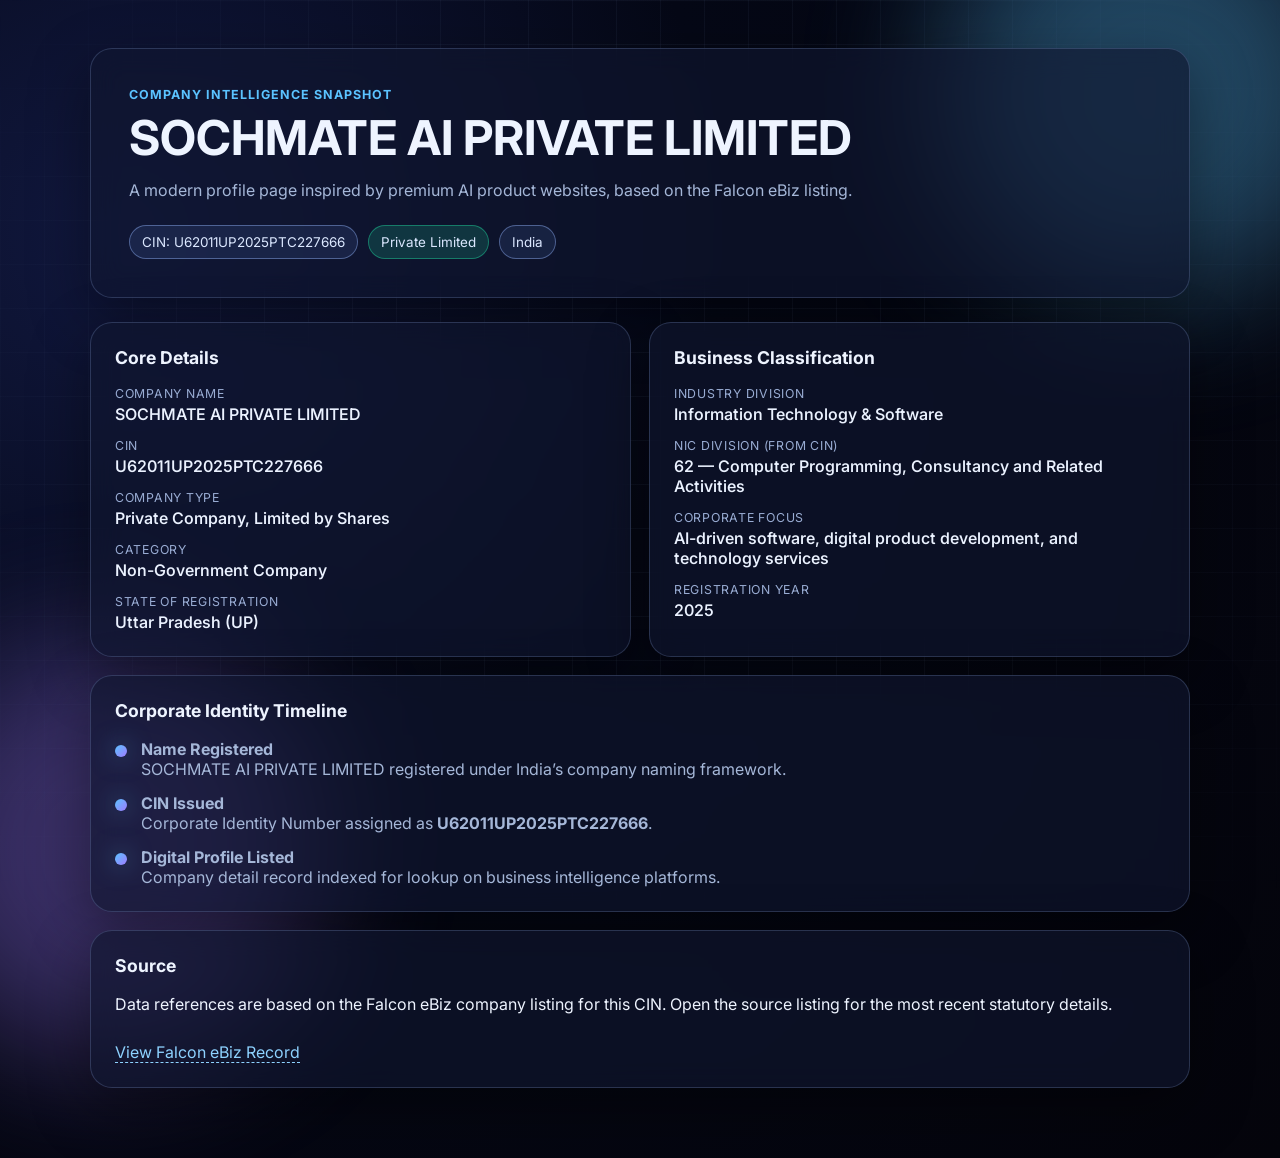
==== index.html @ 03f43ed0 "Add modern company details landing page for Sochmate AI" ====
<!DOCTYPE html>
<html lang="en">
<head>
  <meta charset="UTF-8" />
  <meta name="viewport" content="width=device-width, initial-scale=1.0" />
  <title>Sochmate AI Private Limited — Company Details</title>
  <link rel="preconnect" href="https://fonts.googleapis.com">
  <link rel="preconnect" href="https://fonts.gstatic.com" crossorigin>
  <link href="https://fonts.googleapis.com/css2?family=Inter:wght@400;500;600;700;800&display=swap" rel="stylesheet">
  <link rel="stylesheet" href="styles.css" />
</head>
<body>
  <div class="bg-orb orb-1"></div>
  <div class="bg-orb orb-2"></div>
  <div class="bg-grid"></div>

  <main class="container">
    <header class="hero card">
      <p class="eyebrow">Company intelligence snapshot</p>
      <h1>SOCHMATE AI PRIVATE LIMITED</h1>
      <p class="subtitle">
        A modern profile page inspired by premium AI product websites, based on the Falcon eBiz listing.
      </p>
      <div class="pill-row">
        <span class="pill">CIN: U62011UP2025PTC227666</span>
        <span class="pill success">Private Limited</span>
        <span class="pill">India</span>
      </div>
    </header>

    <section class="grid">
      <article class="card info-card">
        <h2>Core Details</h2>
        <dl>
          <div>
            <dt>Company Name</dt>
            <dd>SOCHMATE AI PRIVATE LIMITED</dd>
          </div>
          <div>
            <dt>CIN</dt>
            <dd>U62011UP2025PTC227666</dd>
          </div>
          <div>
            <dt>Company Type</dt>
            <dd>Private Company, Limited by Shares</dd>
          </div>
          <div>
            <dt>Category</dt>
            <dd>Non-Government Company</dd>
          </div>
          <div>
            <dt>State of Registration</dt>
            <dd>Uttar Pradesh (UP)</dd>
          </div>
        </dl>
      </article>

      <article class="card info-card">
        <h2>Business Classification</h2>
        <dl>
          <div>
            <dt>Industry Division</dt>
            <dd>Information Technology &amp; Software</dd>
          </div>
          <div>
            <dt>NIC Division (from CIN)</dt>
            <dd>62 — Computer Programming, Consultancy and Related Activities</dd>
          </div>
          <div>
            <dt>Corporate Focus</dt>
            <dd>AI-driven software, digital product development, and technology services</dd>
          </div>
          <div>
            <dt>Registration Year</dt>
            <dd>2025</dd>
          </div>
        </dl>
      </article>

      <article class="card span-2">
        <h2>Corporate Identity Timeline</h2>
        <div class="timeline">
          <div class="step">
            <span class="dot"></span>
            <div>
              <p class="step-title">Name Registered</p>
              <p>SOCHMATE AI PRIVATE LIMITED registered under India’s company naming framework.</p>
            </div>
          </div>
          <div class="step">
            <span class="dot"></span>
            <div>
              <p class="step-title">CIN Issued</p>
              <p>Corporate Identity Number assigned as <strong>U62011UP2025PTC227666</strong>.</p>
            </div>
          </div>
          <div class="step">
            <span class="dot"></span>
            <div>
              <p class="step-title">Digital Profile Listed</p>
              <p>Company detail record indexed for lookup on business intelligence platforms.</p>
            </div>
          </div>
        </div>
      </article>

      <article class="card span-2 source-card">
        <h2>Source</h2>
        <p>
          Data references are based on the Falcon eBiz company listing for this CIN.
          Open the source listing for the most recent statutory details.
        </p>
        <a href="https://www.falconebiz.com/company/SOCHMATE-AI-PRIVATE-LIMITED-U62011UP2025PTC227666" target="_blank" rel="noopener noreferrer">
          View Falcon eBiz Record
        </a>
      </article>
    </section>
  </main>
</body>
</html>
---- styles.css ----
:root {
  --bg: #050816;
  --surface: rgba(16, 23, 48, 0.64);
  --surface-border: rgba(167, 196, 255, 0.2);
  --text: #eef4ff;
  --muted: #a5b7d8;
  --accent: #5bc3ff;
  --accent-2: #9f7bff;
  --success: #20d39b;
}

* { box-sizing: border-box; }

body {
  margin: 0;
  min-height: 100vh;
  font-family: 'Inter', system-ui, sans-serif;
  color: var(--text);
  background: radial-gradient(circle at 10% 20%, #11183f 0%, #050816 40%, #04040b 100%);
  overflow-x: hidden;
}

.container {
  width: min(1100px, 92vw);
  margin: 48px auto 70px;
  position: relative;
  z-index: 2;
}

.bg-grid {
  position: fixed;
  inset: 0;
  background-image: linear-gradient(rgba(120, 141, 188, 0.08) 1px, transparent 1px),
                    linear-gradient(90deg, rgba(120, 141, 188, 0.08) 1px, transparent 1px);
  background-size: 44px 44px;
  mask-image: radial-gradient(circle at center, black 50%, transparent 100%);
  z-index: 0;
  pointer-events: none;
}

.bg-orb {
  position: fixed;
  width: 420px;
  height: 420px;
  border-radius: 50%;
  filter: blur(70px);
  opacity: 0.34;
  z-index: 1;
  pointer-events: none;
}

.orb-1 {
  background: var(--accent);
  top: -120px;
  right: -80px;
}

.orb-2 {
  background: var(--accent-2);
  bottom: -160px;
  left: -100px;
}

.card {
  background: var(--surface);
  border: 1px solid var(--surface-border);
  border-radius: 22px;
  backdrop-filter: blur(14px);
  box-shadow: 0 20px 60px rgba(0, 0, 0, 0.4);
}

.hero {
  padding: 38px;
}

.eyebrow {
  margin: 0 0 10px;
  text-transform: uppercase;
  color: var(--accent);
  letter-spacing: 0.08em;
  font-size: 0.78rem;
  font-weight: 700;
}

h1 {
  margin: 0;
  line-height: 1.08;
  font-size: clamp(1.8rem, 4vw, 3rem);
}

.subtitle {
  margin-top: 14px;
  color: var(--muted);
  max-width: 760px;
  line-height: 1.6;
}

.pill-row {
  margin-top: 22px;
  display: flex;
  flex-wrap: wrap;
  gap: 10px;
}

.pill {
  border: 1px solid rgba(151, 187, 255, 0.42);
  color: #dce8ff;
  padding: 8px 12px;
  border-radius: 999px;
  font-size: 0.84rem;
  background: rgba(90, 129, 210, 0.14);
}

.pill.success {
  border-color: rgba(32, 211, 155, 0.45);
  background: rgba(32, 211, 155, 0.18);
}

.grid {
  margin-top: 24px;
  display: grid;
  gap: 18px;
  grid-template-columns: repeat(2, minmax(0, 1fr));
}

.info-card,
.span-2 {
  padding: 24px;
}

h2 {
  margin: 0 0 18px;
  font-size: 1.1rem;
}

dl {
  margin: 0;
  display: grid;
  gap: 14px;
}

dt {
  font-size: 0.77rem;
  text-transform: uppercase;
  letter-spacing: 0.06em;
  color: #99acd3;
  margin-bottom: 3px;
}

dd {
  margin: 0;
  font-weight: 550;
  color: #ebf2ff;
}

.span-2 {
  grid-column: span 2;
}

.timeline {
  display: grid;
  gap: 14px;
}

.step {
  display: flex;
  gap: 14px;
  align-items: flex-start;
}

.dot {
  width: 12px;
  height: 12px;
  margin-top: 6px;
  border-radius: 50%;
  background: linear-gradient(135deg, var(--accent), var(--accent-2));
  box-shadow: 0 0 24px rgba(91, 195, 255, 0.5);
}

.step-title {
  margin: 0 0 5px;
  font-weight: 700;
}

.step p {
  margin: 0;
  color: var(--muted);
}

.source-card a {
  display: inline-block;
  margin-top: 12px;
  color: #8ed2ff;
  text-decoration: none;
  border-bottom: 1px dashed #8ed2ff;
}

@media (max-width: 860px) {
  .grid { grid-template-columns: 1fr; }
  .span-2 { grid-column: span 1; }
  .hero { padding: 24px; }
}
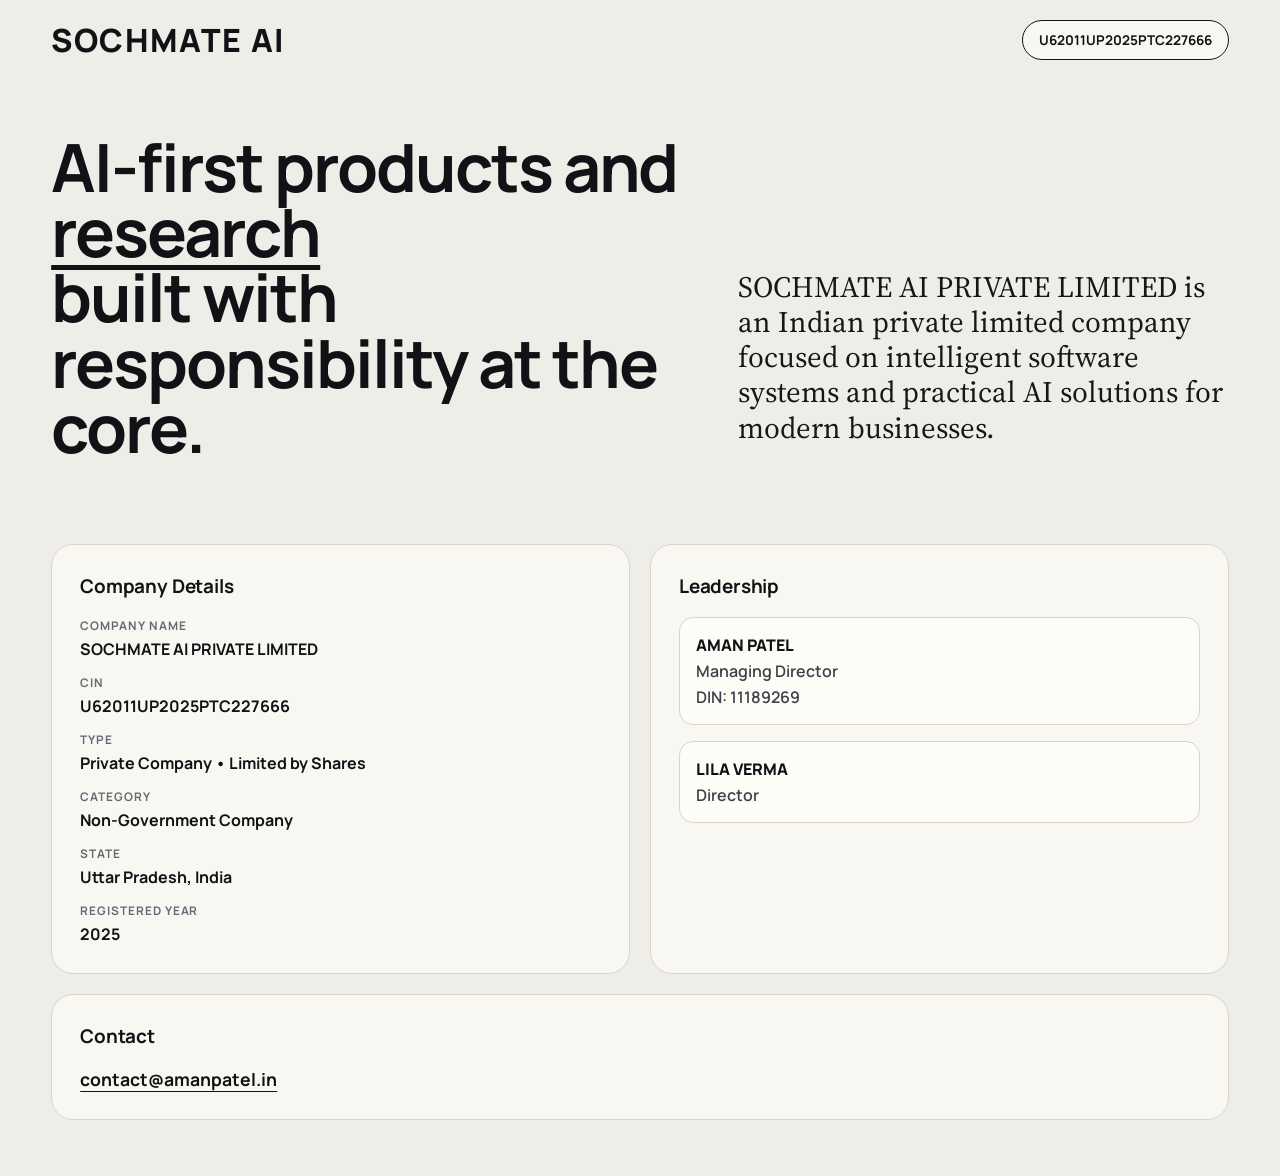
==== commit 64758476: "Refine company page with requested public details and new typography style" ====
--- a/index.html
+++ b/index.html
@@ -3,34 +3,33 @@
 <head>
   <meta charset="UTF-8" />
   <meta name="viewport" content="width=device-width, initial-scale=1.0" />
-  <title>Sochmate AI Private Limited — Company Details</title>
+  <title>SOCHMATE AI PRIVATE LIMITED</title>
   <link rel="preconnect" href="https://fonts.googleapis.com">
   <link rel="preconnect" href="https://fonts.gstatic.com" crossorigin>
-  <link href="https://fonts.googleapis.com/css2?family=Inter:wght@400;500;600;700;800&display=swap" rel="stylesheet">
+  <link href="https://fonts.googleapis.com/css2?family=Manrope:wght@400;500;600;700;800&family=Source+Serif+4:opsz,wght@8..60,400;8..60,500;8..60,600&display=swap" rel="stylesheet">
   <link rel="stylesheet" href="styles.css" />
 </head>
 <body>
-  <div class="bg-orb orb-1"></div>
-  <div class="bg-orb orb-2"></div>
-  <div class="bg-grid"></div>
-
-  <main class="container">
-    <header class="hero card">
-      <p class="eyebrow">Company intelligence snapshot</p>
-      <h1>SOCHMATE AI PRIVATE LIMITED</h1>
-      <p class="subtitle">
-        A modern profile page inspired by premium AI product websites, based on the Falcon eBiz listing.
-      </p>
-      <div class="pill-row">
-        <span class="pill">CIN: U62011UP2025PTC227666</span>
-        <span class="pill success">Private Limited</span>
-        <span class="pill">India</span>
-      </div>
+  <main class="page">
+    <header class="topbar">
+      <div class="brand">SOCHMATE AI</div>
+      <div class="company-chip">U62011UP2025PTC227666</div>
     </header>
 
-    <section class="grid">
-      <article class="card info-card">
-        <h2>Core Details</h2>
+    <section class="hero">
+      <h1>
+        AI-first products and <span class="underline">research</span><br />
+        built with responsibility at the core.
+      </h1>
+      <p>
+        SOCHMATE AI PRIVATE LIMITED is an Indian private limited company focused on
+        intelligent software systems and practical AI solutions for modern businesses.
+      </p>
+    </section>
+
+    <section class="cards-grid">
+      <article class="card">
+        <h2>Company Details</h2>
         <dl>
           <div>
             <dt>Company Name</dt>
@@ -41,79 +40,43 @@
             <dd>U62011UP2025PTC227666</dd>
           </div>
           <div>
-            <dt>Company Type</dt>
-            <dd>Private Company, Limited by Shares</dd>
+            <dt>Type</dt>
+            <dd>Private Company • Limited by Shares</dd>
           </div>
           <div>
             <dt>Category</dt>
             <dd>Non-Government Company</dd>
           </div>
           <div>
-            <dt>State of Registration</dt>
-            <dd>Uttar Pradesh (UP)</dd>
-          </div>
-        </dl>
-      </article>
-
-      <article class="card info-card">
-        <h2>Business Classification</h2>
-        <dl>
-          <div>
-            <dt>Industry Division</dt>
-            <dd>Information Technology &amp; Software</dd>
+            <dt>State</dt>
+            <dd>Uttar Pradesh, India</dd>
           </div>
           <div>
-            <dt>NIC Division (from CIN)</dt>
-            <dd>62 — Computer Programming, Consultancy and Related Activities</dd>
-          </div>
-          <div>
-            <dt>Corporate Focus</dt>
-            <dd>AI-driven software, digital product development, and technology services</dd>
-          </div>
-          <div>
-            <dt>Registration Year</dt>
+            <dt>Registered Year</dt>
             <dd>2025</dd>
           </div>
         </dl>
       </article>
 
-      <article class="card span-2">
-        <h2>Corporate Identity Timeline</h2>
-        <div class="timeline">
-          <div class="step">
-            <span class="dot"></span>
-            <div>
-              <p class="step-title">Name Registered</p>
-              <p>SOCHMATE AI PRIVATE LIMITED registered under India’s company naming framework.</p>
-            </div>
+      <article class="card">
+        <h2>Leadership</h2>
+        <div class="leaders">
+          <div class="leader">
+            <p class="name">AMAN PATEL</p>
+            <p class="meta">Managing Director</p>
+            <p class="meta">DIN: 11189269</p>
           </div>
-          <div class="step">
-            <span class="dot"></span>
-            <div>
-              <p class="step-title">CIN Issued</p>
-              <p>Corporate Identity Number assigned as <strong>U62011UP2025PTC227666</strong>.</p>
-            </div>
-          </div>
-          <div class="step">
-            <span class="dot"></span>
-            <div>
-              <p class="step-title">Digital Profile Listed</p>
-              <p>Company detail record indexed for lookup on business intelligence platforms.</p>
-            </div>
+          <div class="leader">
+            <p class="name">LILA VERMA</p>
+            <p class="meta">Director</p>
           </div>
         </div>
       </article>
+    </section>
 
-      <article class="card span-2 source-card">
-        <h2>Source</h2>
-        <p>
-          Data references are based on the Falcon eBiz company listing for this CIN.
-          Open the source listing for the most recent statutory details.
-        </p>
-        <a href="https://www.falconebiz.com/company/SOCHMATE-AI-PRIVATE-LIMITED-U62011UP2025PTC227666" target="_blank" rel="noopener noreferrer">
-          View Falcon eBiz Record
-        </a>
-      </article>
+    <section class="contact card">
+      <h2>Contact</h2>
+      <a href="mailto:contact@amanpatel.in">contact@amanpatel.in</a>
     </section>
   </main>
 </body>
--- a/styles.css
+++ b/styles.css
@@ -1,136 +1,98 @@
 :root {
-  --bg: #050816;
-  --surface: rgba(16, 23, 48, 0.64);
-  --surface-border: rgba(167, 196, 255, 0.2);
-  --text: #eef4ff;
-  --muted: #a5b7d8;
-  --accent: #5bc3ff;
-  --accent-2: #9f7bff;
-  --success: #20d39b;
+  --bg: #eeede7;
+  --text: #111216;
+  --muted: #3f4149;
+  --card: #f8f7f2;
+  --stroke: #d7d5cb;
+  --accent: #0d0d0d;
 }
 
-* { box-sizing: border-box; }
+* {
+  box-sizing: border-box;
+}
 
 body {
   margin: 0;
-  min-height: 100vh;
-  font-family: 'Inter', system-ui, sans-serif;
+  background: var(--bg);
   color: var(--text);
-  background: radial-gradient(circle at 10% 20%, #11183f 0%, #050816 40%, #04040b 100%);
-  overflow-x: hidden;
+  font-family: 'Manrope', system-ui, sans-serif;
 }
 
-.container {
-  width: min(1100px, 92vw);
-  margin: 48px auto 70px;
-  position: relative;
-  z-index: 2;
+.page {
+  width: min(1240px, 92vw);
+  margin: 18px auto 56px;
 }
 
-.bg-grid {
-  position: fixed;
-  inset: 0;
-  background-image: linear-gradient(rgba(120, 141, 188, 0.08) 1px, transparent 1px),
-                    linear-gradient(90deg, rgba(120, 141, 188, 0.08) 1px, transparent 1px);
-  background-size: 44px 44px;
-  mask-image: radial-gradient(circle at center, black 50%, transparent 100%);
-  z-index: 0;
-  pointer-events: none;
+.topbar {
+  display: flex;
+  justify-content: space-between;
+  align-items: center;
+  margin-bottom: 72px;
 }
 
-.bg-orb {
-  position: fixed;
-  width: 420px;
-  height: 420px;
-  border-radius: 50%;
-  filter: blur(70px);
-  opacity: 0.34;
-  z-index: 1;
-  pointer-events: none;
+.brand {
+  letter-spacing: 0.05em;
+  font-weight: 800;
+  font-size: 2rem;
 }
 
-.orb-1 {
-  background: var(--accent);
-  top: -120px;
-  right: -80px;
+.company-chip {
+  border: 1px solid var(--text);
+  border-radius: 999px;
+  padding: 10px 16px;
+  font-size: 0.84rem;
+  font-weight: 700;
+  background: #f8f7f2;
 }
 
-.orb-2 {
-  background: var(--accent-2);
-  bottom: -160px;
-  left: -100px;
+.hero {
+  display: grid;
+  grid-template-columns: 1.25fr 0.95fr;
+  gap: 42px;
+  align-items: end;
+}
+
+.hero h1 {
+  margin: 0;
+  font-size: clamp(2.2rem, 5.2vw, 5.2rem);
+  line-height: 0.98;
+  letter-spacing: -0.03em;
+  max-width: 900px;
+}
+
+.underline {
+  text-decoration: underline;
+  text-decoration-thickness: 5px;
+  text-underline-offset: 8px;
+}
+
+.hero p {
+  margin: 0 0 14px;
+  font-family: 'Source Serif 4', Georgia, serif;
+  font-size: clamp(1.3rem, 2.3vw, 2.1rem);
+  line-height: 1.2;
+  color: #171717;
+  max-width: 510px;
+}
+
+.cards-grid {
+  display: grid;
+  grid-template-columns: repeat(2, minmax(0, 1fr));
+  gap: 20px;
+  margin-top: 84px;
 }
 
 .card {
-  background: var(--surface);
-  border: 1px solid var(--surface-border);
+  background: var(--card);
+  border: 1px solid var(--stroke);
   border-radius: 22px;
-  backdrop-filter: blur(14px);
-  box-shadow: 0 20px 60px rgba(0, 0, 0, 0.4);
-}
-
-.hero {
-  padding: 38px;
-}
-
-.eyebrow {
-  margin: 0 0 10px;
-  text-transform: uppercase;
-  color: var(--accent);
-  letter-spacing: 0.08em;
-  font-size: 0.78rem;
-  font-weight: 700;
-}
-
-h1 {
-  margin: 0;
-  line-height: 1.08;
-  font-size: clamp(1.8rem, 4vw, 3rem);
-}
-
-.subtitle {
-  margin-top: 14px;
-  color: var(--muted);
-  max-width: 760px;
-  line-height: 1.6;
-}
-
-.pill-row {
-  margin-top: 22px;
-  display: flex;
-  flex-wrap: wrap;
-  gap: 10px;
-}
-
-.pill {
-  border: 1px solid rgba(151, 187, 255, 0.42);
-  color: #dce8ff;
-  padding: 8px 12px;
-  border-radius: 999px;
-  font-size: 0.84rem;
-  background: rgba(90, 129, 210, 0.14);
-}
-
-.pill.success {
-  border-color: rgba(32, 211, 155, 0.45);
-  background: rgba(32, 211, 155, 0.18);
-}
-
-.grid {
-  margin-top: 24px;
-  display: grid;
-  gap: 18px;
-  grid-template-columns: repeat(2, minmax(0, 1fr));
-}
-
-.info-card,
-.span-2 {
-  padding: 24px;
+  padding: 28px;
 }
 
 h2 {
   margin: 0 0 18px;
-  font-size: 1.1rem;
+  font-size: 1.18rem;
+  letter-spacing: -0.01em;
 }
 
 dl {
@@ -140,63 +102,65 @@
 }
 
 dt {
-  font-size: 0.77rem;
   text-transform: uppercase;
-  letter-spacing: 0.06em;
-  color: #99acd3;
-  margin-bottom: 3px;
+  font-size: 0.74rem;
+  letter-spacing: 0.08em;
+  color: #666a75;
+  margin-bottom: 4px;
+  font-weight: 700;
 }
 
 dd {
   margin: 0;
-  font-weight: 550;
-  color: #ebf2ff;
-}
-
-.span-2 {
-  grid-column: span 2;
-}
-
-.timeline {
-  display: grid;
-  gap: 14px;
-}
-
-.step {
-  display: flex;
-  gap: 14px;
-  align-items: flex-start;
-}
-
-.dot {
-  width: 12px;
-  height: 12px;
-  margin-top: 6px;
-  border-radius: 50%;
-  background: linear-gradient(135deg, var(--accent), var(--accent-2));
-  box-shadow: 0 0 24px rgba(91, 195, 255, 0.5);
-}
-
-.step-title {
-  margin: 0 0 5px;
   font-weight: 700;
 }
 
-.step p {
-  margin: 0;
-  color: var(--muted);
+.leaders {
+  display: grid;
+  gap: 16px;
 }
 
-.source-card a {
-  display: inline-block;
-  margin-top: 12px;
-  color: #8ed2ff;
-  text-decoration: none;
-  border-bottom: 1px dashed #8ed2ff;
+.leader {
+  border: 1px solid var(--stroke);
+  border-radius: 14px;
+  padding: 16px;
+  background: #fdfcf7;
 }
 
-@media (max-width: 860px) {
-  .grid { grid-template-columns: 1fr; }
-  .span-2 { grid-column: span 1; }
-  .hero { padding: 24px; }
+.name {
+  margin: 0;
+  font-weight: 800;
 }
+
+.meta {
+  margin: 4px 0 0;
+  color: var(--muted);
+  font-weight: 600;
+}
+
+.contact {
+  margin-top: 20px;
+}
+
+.contact a {
+  color: var(--text);
+  font-size: 1.1rem;
+  text-underline-offset: 5px;
+  font-weight: 700;
+}
+
+@media (max-width: 980px) {
+  .hero {
+    grid-template-columns: 1fr;
+    gap: 18px;
+  }
+
+  .cards-grid {
+    grid-template-columns: 1fr;
+    margin-top: 42px;
+  }
+
+  .topbar {
+    margin-bottom: 40px;
+  }
+}
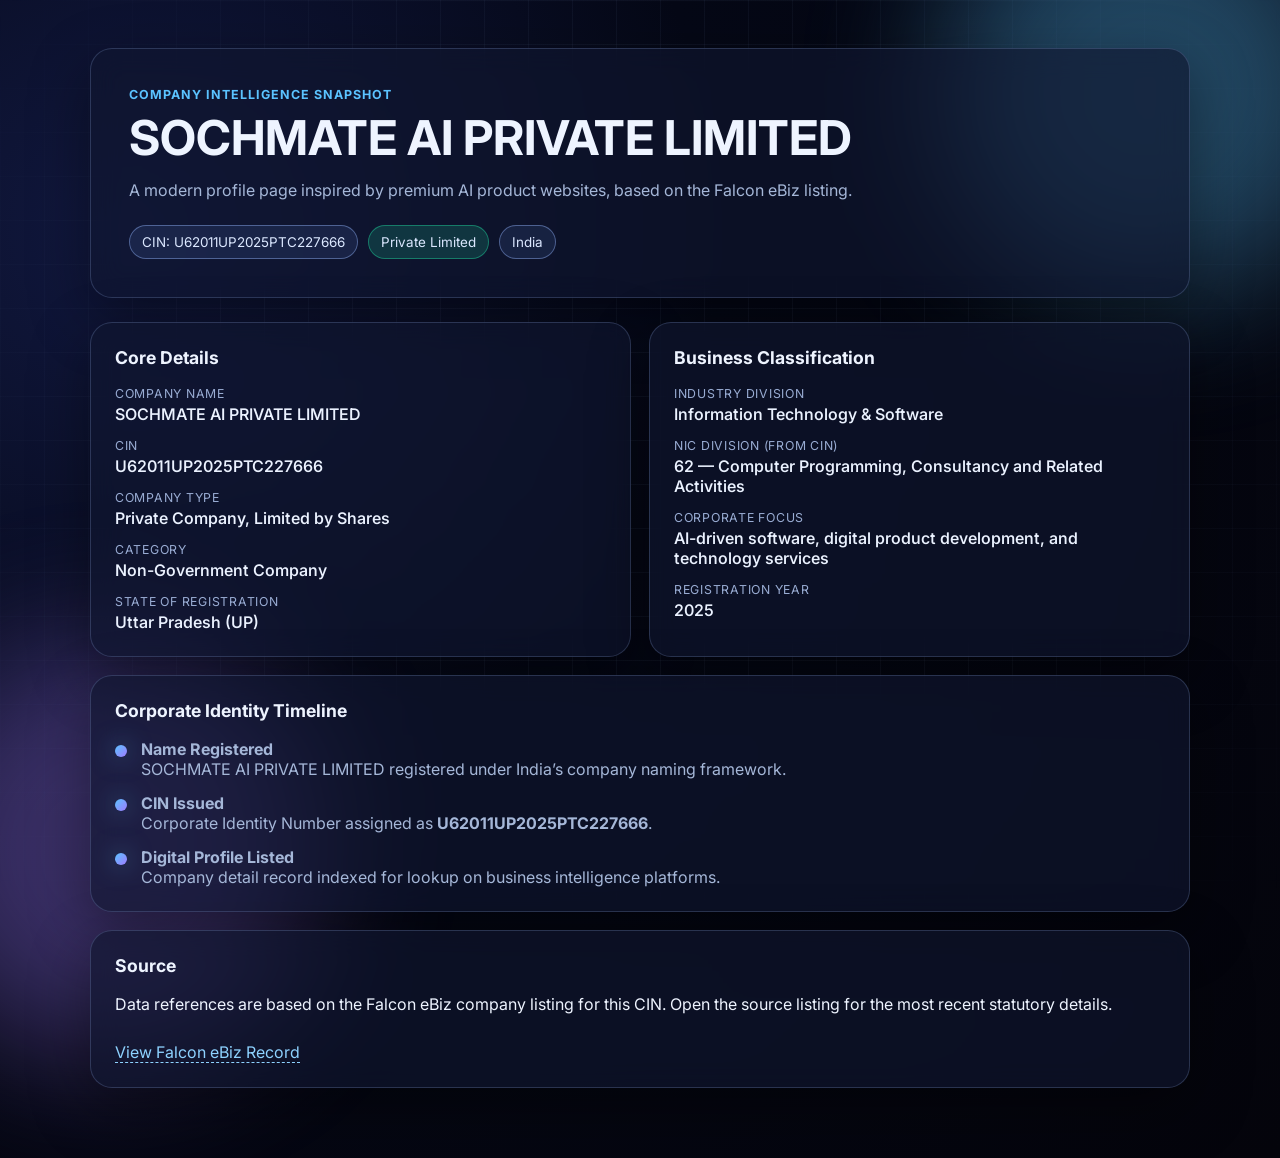
==== commit cbb20027: "Merge branch 'main' into codex/create-company-details-page-with-ui-wd143y" ====
--- a/index.html
+++ b/index.html
@@ -3,33 +3,34 @@
 <head>
   <meta charset="UTF-8" />
   <meta name="viewport" content="width=device-width, initial-scale=1.0" />
-  <title>SOCHMATE AI PRIVATE LIMITED</title>
+  <title>Sochmate AI Private Limited — Company Details</title>
   <link rel="preconnect" href="https://fonts.googleapis.com">
   <link rel="preconnect" href="https://fonts.gstatic.com" crossorigin>
-  <link href="https://fonts.googleapis.com/css2?family=Manrope:wght@400;500;600;700;800&family=Source+Serif+4:opsz,wght@8..60,400;8..60,500;8..60,600&display=swap" rel="stylesheet">
+  <link href="https://fonts.googleapis.com/css2?family=Inter:wght@400;500;600;700;800&display=swap" rel="stylesheet">
   <link rel="stylesheet" href="styles.css" />
 </head>
 <body>
-  <main class="page">
-    <header class="topbar">
-      <div class="brand">SOCHMATE AI</div>
-      <div class="company-chip">U62011UP2025PTC227666</div>
+  <div class="bg-orb orb-1"></div>
+  <div class="bg-orb orb-2"></div>
+  <div class="bg-grid"></div>
+
+  <main class="container">
+    <header class="hero card">
+      <p class="eyebrow">Company intelligence snapshot</p>
+      <h1>SOCHMATE AI PRIVATE LIMITED</h1>
+      <p class="subtitle">
+        A modern profile page inspired by premium AI product websites, based on the Falcon eBiz listing.
+      </p>
+      <div class="pill-row">
+        <span class="pill">CIN: U62011UP2025PTC227666</span>
+        <span class="pill success">Private Limited</span>
+        <span class="pill">India</span>
+      </div>
     </header>
 
-    <section class="hero">
-      <h1>
-        AI-first products and <span class="underline">research</span><br />
-        built with responsibility at the core.
-      </h1>
-      <p>
-        SOCHMATE AI PRIVATE LIMITED is an Indian private limited company focused on
-        intelligent software systems and practical AI solutions for modern businesses.
-      </p>
-    </section>
-
-    <section class="cards-grid">
-      <article class="card">
-        <h2>Company Details</h2>
+    <section class="grid">
+      <article class="card info-card">
+        <h2>Core Details</h2>
         <dl>
           <div>
             <dt>Company Name</dt>
@@ -40,43 +41,79 @@
             <dd>U62011UP2025PTC227666</dd>
           </div>
           <div>
-            <dt>Type</dt>
-            <dd>Private Company • Limited by Shares</dd>
+            <dt>Company Type</dt>
+            <dd>Private Company, Limited by Shares</dd>
           </div>
           <div>
             <dt>Category</dt>
             <dd>Non-Government Company</dd>
           </div>
           <div>
-            <dt>State</dt>
-            <dd>Uttar Pradesh, India</dd>
+            <dt>State of Registration</dt>
+            <dd>Uttar Pradesh (UP)</dd>
+          </div>
+        </dl>
+      </article>
+
+      <article class="card info-card">
+        <h2>Business Classification</h2>
+        <dl>
+          <div>
+            <dt>Industry Division</dt>
+            <dd>Information Technology &amp; Software</dd>
           </div>
           <div>
-            <dt>Registered Year</dt>
+            <dt>NIC Division (from CIN)</dt>
+            <dd>62 — Computer Programming, Consultancy and Related Activities</dd>
+          </div>
+          <div>
+            <dt>Corporate Focus</dt>
+            <dd>AI-driven software, digital product development, and technology services</dd>
+          </div>
+          <div>
+            <dt>Registration Year</dt>
             <dd>2025</dd>
           </div>
         </dl>
       </article>
 
-      <article class="card">
-        <h2>Leadership</h2>
-        <div class="leaders">
-          <div class="leader">
-            <p class="name">AMAN PATEL</p>
-            <p class="meta">Managing Director</p>
-            <p class="meta">DIN: 11189269</p>
+      <article class="card span-2">
+        <h2>Corporate Identity Timeline</h2>
+        <div class="timeline">
+          <div class="step">
+            <span class="dot"></span>
+            <div>
+              <p class="step-title">Name Registered</p>
+              <p>SOCHMATE AI PRIVATE LIMITED registered under India’s company naming framework.</p>
+            </div>
           </div>
-          <div class="leader">
-            <p class="name">LILA VERMA</p>
-            <p class="meta">Director</p>
+          <div class="step">
+            <span class="dot"></span>
+            <div>
+              <p class="step-title">CIN Issued</p>
+              <p>Corporate Identity Number assigned as <strong>U62011UP2025PTC227666</strong>.</p>
+            </div>
+          </div>
+          <div class="step">
+            <span class="dot"></span>
+            <div>
+              <p class="step-title">Digital Profile Listed</p>
+              <p>Company detail record indexed for lookup on business intelligence platforms.</p>
+            </div>
           </div>
         </div>
       </article>
-    </section>
 
-    <section class="contact card">
-      <h2>Contact</h2>
-      <a href="mailto:contact@amanpatel.in">contact@amanpatel.in</a>
+      <article class="card span-2 source-card">
+        <h2>Source</h2>
+        <p>
+          Data references are based on the Falcon eBiz company listing for this CIN.
+          Open the source listing for the most recent statutory details.
+        </p>
+        <a href="https://www.falconebiz.com/company/SOCHMATE-AI-PRIVATE-LIMITED-U62011UP2025PTC227666" target="_blank" rel="noopener noreferrer">
+          View Falcon eBiz Record
+        </a>
+      </article>
     </section>
   </main>
 </body>
--- a/styles.css
+++ b/styles.css
@@ -1,98 +1,136 @@
 :root {
-  --bg: #eeede7;
-  --text: #111216;
-  --muted: #3f4149;
-  --card: #f8f7f2;
-  --stroke: #d7d5cb;
-  --accent: #0d0d0d;
-}
-
-* {
-  box-sizing: border-box;
-}
+  --bg: #050816;
+  --surface: rgba(16, 23, 48, 0.64);
+  --surface-border: rgba(167, 196, 255, 0.2);
+  --text: #eef4ff;
+  --muted: #a5b7d8;
+  --accent: #5bc3ff;
+  --accent-2: #9f7bff;
+  --success: #20d39b;
+}
+
+* { box-sizing: border-box; }
 
 body {
   margin: 0;
-  background: var(--bg);
+  min-height: 100vh;
+  font-family: 'Inter', system-ui, sans-serif;
   color: var(--text);
-  font-family: 'Manrope', system-ui, sans-serif;
-}
-
-.page {
-  width: min(1240px, 92vw);
-  margin: 18px auto 56px;
-}
-
-.topbar {
+  background: radial-gradient(circle at 10% 20%, #11183f 0%, #050816 40%, #04040b 100%);
+  overflow-x: hidden;
+}
+
+.container {
+  width: min(1100px, 92vw);
+  margin: 48px auto 70px;
+  position: relative;
+  z-index: 2;
+}
+
+.bg-grid {
+  position: fixed;
+  inset: 0;
+  background-image: linear-gradient(rgba(120, 141, 188, 0.08) 1px, transparent 1px),
+                    linear-gradient(90deg, rgba(120, 141, 188, 0.08) 1px, transparent 1px);
+  background-size: 44px 44px;
+  mask-image: radial-gradient(circle at center, black 50%, transparent 100%);
+  z-index: 0;
+  pointer-events: none;
+}
+
+.bg-orb {
+  position: fixed;
+  width: 420px;
+  height: 420px;
+  border-radius: 50%;
+  filter: blur(70px);
+  opacity: 0.34;
+  z-index: 1;
+  pointer-events: none;
+}
+
+.orb-1 {
+  background: var(--accent);
+  top: -120px;
+  right: -80px;
+}
+
+.orb-2 {
+  background: var(--accent-2);
+  bottom: -160px;
+  left: -100px;
+}
+
+.card {
+  background: var(--surface);
+  border: 1px solid var(--surface-border);
+  border-radius: 22px;
+  backdrop-filter: blur(14px);
+  box-shadow: 0 20px 60px rgba(0, 0, 0, 0.4);
+}
+
+.hero {
+  padding: 38px;
+}
+
+.eyebrow {
+  margin: 0 0 10px;
+  text-transform: uppercase;
+  color: var(--accent);
+  letter-spacing: 0.08em;
+  font-size: 0.78rem;
+  font-weight: 700;
+}
+
+h1 {
+  margin: 0;
+  line-height: 1.08;
+  font-size: clamp(1.8rem, 4vw, 3rem);
+}
+
+.subtitle {
+  margin-top: 14px;
+  color: var(--muted);
+  max-width: 760px;
+  line-height: 1.6;
+}
+
+.pill-row {
+  margin-top: 22px;
   display: flex;
-  justify-content: space-between;
-  align-items: center;
-  margin-bottom: 72px;
-}
-
-.brand {
-  letter-spacing: 0.05em;
-  font-weight: 800;
-  font-size: 2rem;
-}
-
-.company-chip {
-  border: 1px solid var(--text);
+  flex-wrap: wrap;
+  gap: 10px;
+}
+
+.pill {
+  border: 1px solid rgba(151, 187, 255, 0.42);
+  color: #dce8ff;
+  padding: 8px 12px;
   border-radius: 999px;
-  padding: 10px 16px;
   font-size: 0.84rem;
-  font-weight: 700;
-  background: #f8f7f2;
-}
-
-.hero {
+  background: rgba(90, 129, 210, 0.14);
+}
+
+.pill.success {
+  border-color: rgba(32, 211, 155, 0.45);
+  background: rgba(32, 211, 155, 0.18);
+}
+
+.grid {
+  margin-top: 24px;
   display: grid;
-  grid-template-columns: 1.25fr 0.95fr;
-  gap: 42px;
-  align-items: end;
-}
-
-.hero h1 {
-  margin: 0;
-  font-size: clamp(2.2rem, 5.2vw, 5.2rem);
-  line-height: 0.98;
-  letter-spacing: -0.03em;
-  max-width: 900px;
-}
-
-.underline {
-  text-decoration: underline;
-  text-decoration-thickness: 5px;
-  text-underline-offset: 8px;
-}
-
-.hero p {
-  margin: 0 0 14px;
-  font-family: 'Source Serif 4', Georgia, serif;
-  font-size: clamp(1.3rem, 2.3vw, 2.1rem);
-  line-height: 1.2;
-  color: #171717;
-  max-width: 510px;
-}
-
-.cards-grid {
-  display: grid;
+  gap: 18px;
   grid-template-columns: repeat(2, minmax(0, 1fr));
-  gap: 20px;
-  margin-top: 84px;
-}
-
-.card {
-  background: var(--card);
-  border: 1px solid var(--stroke);
-  border-radius: 22px;
-  padding: 28px;
+}
+
+.info-card,
+.span-2 {
+  padding: 24px;
 }
 
 h2 {
   margin: 0 0 18px;
-  font-size: 1.18rem;
-  letter-spacing: -0.01em;
+  font-size: 1.1rem;
 }
 
 dl {
@@ -102,65 +140,63 @@
 }
 
 dt {
+  font-size: 0.77rem;
   text-transform: uppercase;
-  font-size: 0.74rem;
-  letter-spacing: 0.08em;
-  color: #666a75;
-  margin-bottom: 4px;
+  letter-spacing: 0.06em;
+  color: #99acd3;
+  margin-bottom: 3px;
+}
+
+dd {
+  margin: 0;
+  font-weight: 550;
+  color: #ebf2ff;
+}
+
+.span-2 {
+  grid-column: span 2;
+}
+
+.timeline {
+  display: grid;
+  gap: 14px;
+}
+
+.step {
+  display: flex;
+  gap: 14px;
+  align-items: flex-start;
+}
+
+.dot {
+  width: 12px;
+  height: 12px;
+  margin-top: 6px;
+  border-radius: 50%;
+  background: linear-gradient(135deg, var(--accent), var(--accent-2));
+  box-shadow: 0 0 24px rgba(91, 195, 255, 0.5);
+}
+
+.step-title {
+  margin: 0 0 5px;
   font-weight: 700;
 }
 
-dd {
-  margin: 0;
-  font-weight: 700;
-}
-
-.leaders {
-  display: grid;
-  gap: 16px;
-}
-
-.leader {
-  border: 1px solid var(--stroke);
-  border-radius: 14px;
-  padding: 16px;
-  background: #fdfcf7;
-}
-
-.name {
-  margin: 0;
-  font-weight: 800;
-}
-
-.meta {
-  margin: 4px 0 0;
+.step p {
+  margin: 0;
   color: var(--muted);
-  font-weight: 600;
-}
-
-.contact {
-  margin-top: 20px;
-}
-
-.contact a {
-  color: var(--text);
-  font-size: 1.1rem;
-  text-underline-offset: 5px;
-  font-weight: 700;
-}
-
-@media (max-width: 980px) {
-  .hero {
-    grid-template-columns: 1fr;
-    gap: 18px;
-  }
-
-  .cards-grid {
-    grid-template-columns: 1fr;
-    margin-top: 42px;
-  }
-
-  .topbar {
-    margin-bottom: 40px;
-  }
-}
+}
+
+.source-card a {
+  display: inline-block;
+  margin-top: 12px;
+  color: #8ed2ff;
+  text-decoration: none;
+  border-bottom: 1px dashed #8ed2ff;
+}
+
+@media (max-width: 860px) {
+  .grid { grid-template-columns: 1fr; }
+  .span-2 { grid-column: span 1; }
+  .hero { padding: 24px; }
+}
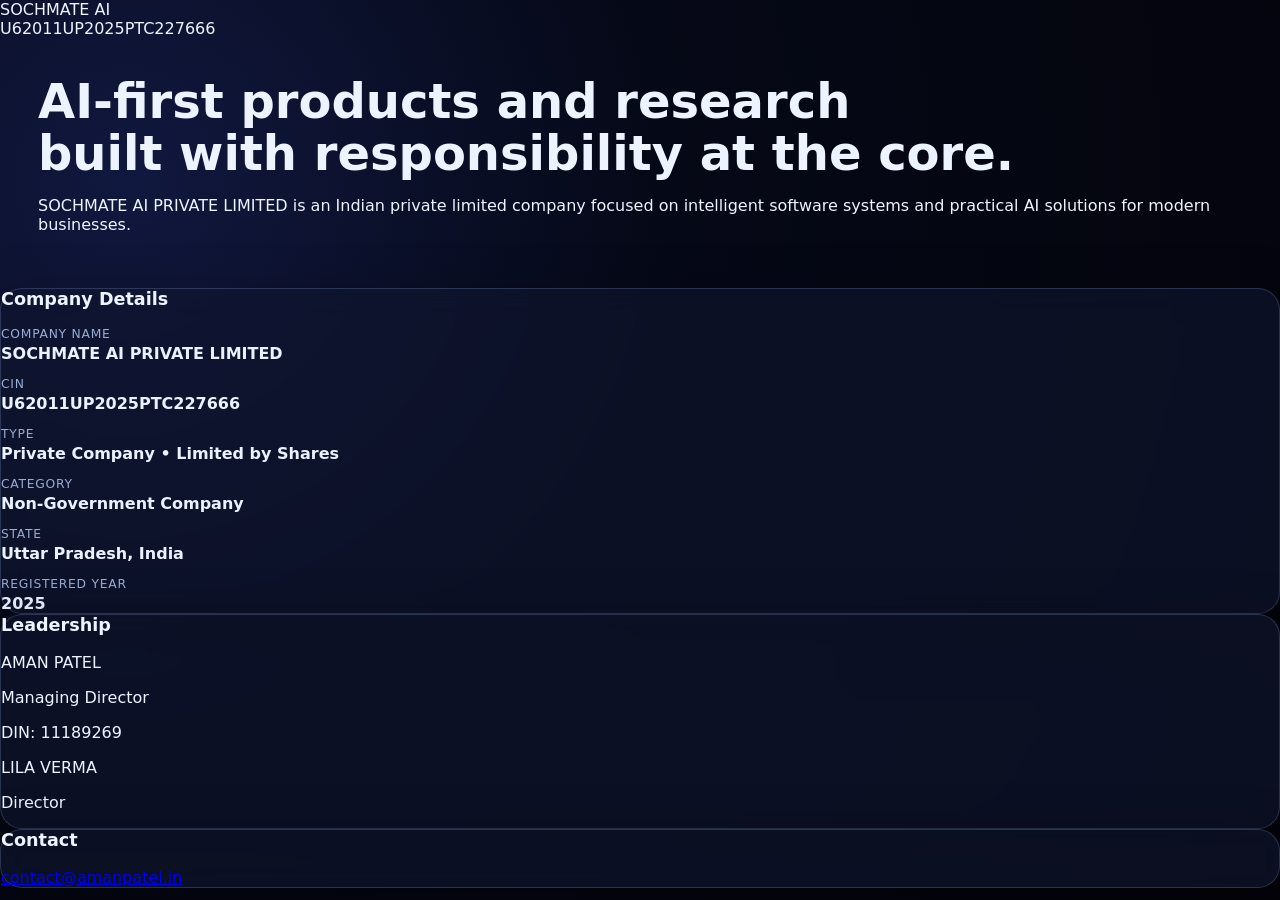
==== commit 071a729e: "Refactor company details page layout and title Updated the title and structure of the company detail" ====
--- a/index.html
+++ b/index.html
@@ -3,34 +3,33 @@
 <head>
   <meta charset="UTF-8" />
   <meta name="viewport" content="width=device-width, initial-scale=1.0" />
-  <title>Sochmate AI Private Limited — Company Details</title>
+  <title>SOCHMATE AI PRIVATE LIMITED</title>
   <link rel="preconnect" href="https://fonts.googleapis.com">
   <link rel="preconnect" href="https://fonts.gstatic.com" crossorigin>
-  <link href="https://fonts.googleapis.com/css2?family=Inter:wght@400;500;600;700;800&display=swap" rel="stylesheet">
+  <link href="https://fonts.googleapis.com/css2?family=Manrope:wght@400;500;600;700;800&family=Source+Serif+4:opsz,wght@8..60,400;8..60,500;8..60,600&display=swap" rel="stylesheet">
   <link rel="stylesheet" href="styles.css" />
 </head>
 <body>
-  <div class="bg-orb orb-1"></div>
-  <div class="bg-orb orb-2"></div>
-  <div class="bg-grid"></div>
-
-  <main class="container">
-    <header class="hero card">
-      <p class="eyebrow">Company intelligence snapshot</p>
-      <h1>SOCHMATE AI PRIVATE LIMITED</h1>
-      <p class="subtitle">
-        A modern profile page inspired by premium AI product websites, based on the Falcon eBiz listing.
-      </p>
-      <div class="pill-row">
-        <span class="pill">CIN: U62011UP2025PTC227666</span>
-        <span class="pill success">Private Limited</span>
-        <span class="pill">India</span>
-      </div>
+  <main class="page">
+    <header class="topbar">
+      <div class="brand">SOCHMATE AI</div>
+      <div class="company-chip">U62011UP2025PTC227666</div>
     </header>
 
-    <section class="grid">
-      <article class="card info-card">
-        <h2>Core Details</h2>
+    <section class="hero">
+      <h1>
+        AI-first products and <span class="underline">research</span><br />
+        built with responsibility at the core.
+      </h1>
+      <p>
+        SOCHMATE AI PRIVATE LIMITED is an Indian private limited company focused on
+        intelligent software systems and practical AI solutions for modern businesses.
+      </p>
+    </section>
+
+    <section class="cards-grid">
+      <article class="card">
+        <h2>Company Details</h2>
         <dl>
           <div>
             <dt>Company Name</dt>
@@ -41,79 +40,43 @@
             <dd>U62011UP2025PTC227666</dd>
           </div>
           <div>
-            <dt>Company Type</dt>
-            <dd>Private Company, Limited by Shares</dd>
+            <dt>Type</dt>
+            <dd>Private Company • Limited by Shares</dd>
           </div>
           <div>
             <dt>Category</dt>
             <dd>Non-Government Company</dd>
           </div>
           <div>
-            <dt>State of Registration</dt>
-            <dd>Uttar Pradesh (UP)</dd>
-          </div>
-        </dl>
-      </article>
-
-      <article class="card info-card">
-        <h2>Business Classification</h2>
-        <dl>
-          <div>
-            <dt>Industry Division</dt>
-            <dd>Information Technology &amp; Software</dd>
+            <dt>State</dt>
+            <dd>Uttar Pradesh, India</dd>
           </div>
           <div>
-            <dt>NIC Division (from CIN)</dt>
-            <dd>62 — Computer Programming, Consultancy and Related Activities</dd>
-          </div>
-          <div>
-            <dt>Corporate Focus</dt>
-            <dd>AI-driven software, digital product development, and technology services</dd>
-          </div>
-          <div>
-            <dt>Registration Year</dt>
+            <dt>Registered Year</dt>
             <dd>2025</dd>
           </div>
         </dl>
       </article>
 
-      <article class="card span-2">
-        <h2>Corporate Identity Timeline</h2>
-        <div class="timeline">
-          <div class="step">
-            <span class="dot"></span>
-            <div>
-              <p class="step-title">Name Registered</p>
-              <p>SOCHMATE AI PRIVATE LIMITED registered under India’s company naming framework.</p>
-            </div>
+      <article class="card">
+        <h2>Leadership</h2>
+        <div class="leaders">
+          <div class="leader">
+            <p class="name">AMAN PATEL</p>
+            <p class="meta">Managing Director</p>
+            <p class="meta">DIN: 11189269</p>
           </div>
-          <div class="step">
-            <span class="dot"></span>
-            <div>
-              <p class="step-title">CIN Issued</p>
-              <p>Corporate Identity Number assigned as <strong>U62011UP2025PTC227666</strong>.</p>
-            </div>
-          </div>
-          <div class="step">
-            <span class="dot"></span>
-            <div>
-              <p class="step-title">Digital Profile Listed</p>
-              <p>Company detail record indexed for lookup on business intelligence platforms.</p>
-            </div>
+          <div class="leader">
+            <p class="name">LILA VERMA</p>
+            <p class="meta">Director</p>
           </div>
         </div>
       </article>
+    </section>
 
-      <article class="card span-2 source-card">
-        <h2>Source</h2>
-        <p>
-          Data references are based on the Falcon eBiz company listing for this CIN.
-          Open the source listing for the most recent statutory details.
-        </p>
-        <a href="https://www.falconebiz.com/company/SOCHMATE-AI-PRIVATE-LIMITED-U62011UP2025PTC227666" target="_blank" rel="noopener noreferrer">
-          View Falcon eBiz Record
-        </a>
-      </article>
+    <section class="contact card">
+      <h2>Contact</h2>
+      <a href="mailto:contact@amanpatel.in">contact@amanpatel.in</a>
     </section>
   </main>
 </body>
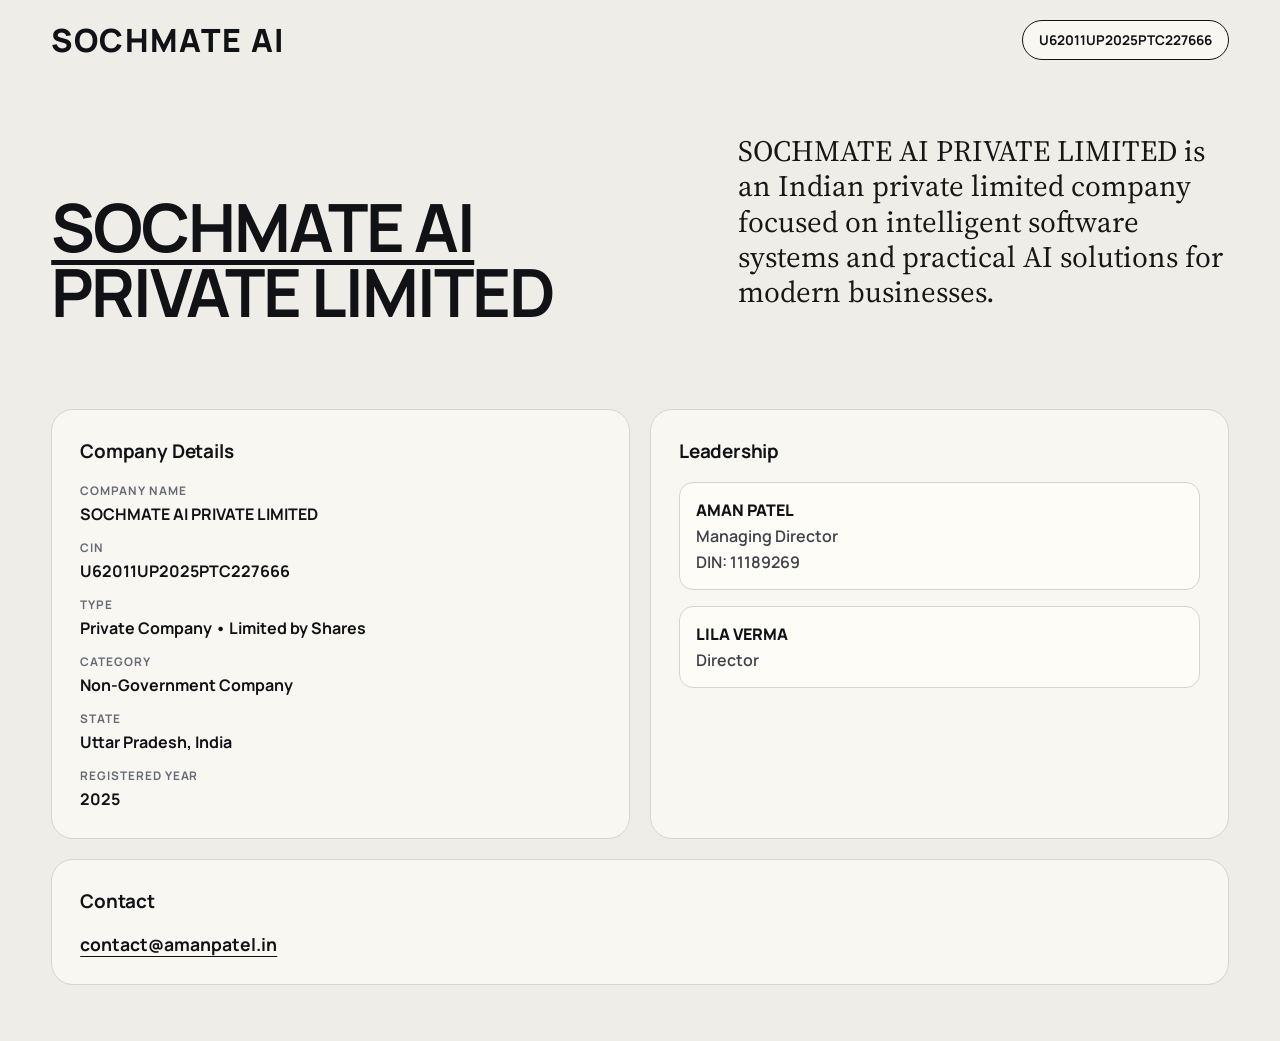
==== commit 154478ad: "Change hero section heading to SOCHMATE AI Updated the hero section heading to reflect the company n" ====
--- a/index.html
+++ b/index.html
@@ -17,10 +17,7 @@
     </header>
 
     <section class="hero">
-      <h1>
-        AI-first products and <span class="underline">research</span><br />
-        built with responsibility at the core.
-      </h1>
+      <h1><span class="underline">SOCHMATE AI</span><br />PRIVATE LIMITED</h1>
       <p>
         SOCHMATE AI PRIVATE LIMITED is an Indian private limited company focused on
         intelligent software systems and practical AI solutions for modern businesses.
--- a/styles.css
+++ b/styles.css
@@ -1,136 +1,98 @@
 :root {
-  --bg: #050816;
-  --surface: rgba(16, 23, 48, 0.64);
-  --surface-border: rgba(167, 196, 255, 0.2);
-  --text: #eef4ff;
-  --muted: #a5b7d8;
-  --accent: #5bc3ff;
-  --accent-2: #9f7bff;
-  --success: #20d39b;
+  --bg: #eeede7;
+  --text: #111216;
+  --muted: #3f4149;
+  --card: #f8f7f2;
+  --stroke: #d7d5cb;
+  --accent: #0d0d0d;
 }
 
-* { box-sizing: border-box; }
+* {
+  box-sizing: border-box;
+}
 
 body {
   margin: 0;
-  min-height: 100vh;
-  font-family: 'Inter', system-ui, sans-serif;
+  background: var(--bg);
   color: var(--text);
-  background: radial-gradient(circle at 10% 20%, #11183f 0%, #050816 40%, #04040b 100%);
-  overflow-x: hidden;
+  font-family: 'Manrope', system-ui, sans-serif;
 }
 
-.container {
-  width: min(1100px, 92vw);
-  margin: 48px auto 70px;
-  position: relative;
-  z-index: 2;
+.page {
+  width: min(1240px, 92vw);
+  margin: 18px auto 56px;
 }
 
-.bg-grid {
-  position: fixed;
-  inset: 0;
-  background-image: linear-gradient(rgba(120, 141, 188, 0.08) 1px, transparent 1px),
-                    linear-gradient(90deg, rgba(120, 141, 188, 0.08) 1px, transparent 1px);
-  background-size: 44px 44px;
-  mask-image: radial-gradient(circle at center, black 50%, transparent 100%);
-  z-index: 0;
-  pointer-events: none;
+.topbar {
+  display: flex;
+  justify-content: space-between;
+  align-items: center;
+  margin-bottom: 72px;
 }
 
-.bg-orb {
-  position: fixed;
-  width: 420px;
-  height: 420px;
-  border-radius: 50%;
-  filter: blur(70px);
-  opacity: 0.34;
-  z-index: 1;
-  pointer-events: none;
+.brand {
+  letter-spacing: 0.05em;
+  font-weight: 800;
+  font-size: 2rem;
 }
 
-.orb-1 {
-  background: var(--accent);
-  top: -120px;
-  right: -80px;
+.company-chip {
+  border: 1px solid var(--text);
+  border-radius: 999px;
+  padding: 10px 16px;
+  font-size: 0.84rem;
+  font-weight: 700;
+  background: #f8f7f2;
 }
 
-.orb-2 {
-  background: var(--accent-2);
-  bottom: -160px;
-  left: -100px;
+.hero {
+  display: grid;
+  grid-template-columns: 1.25fr 0.95fr;
+  gap: 42px;
+  align-items: end;
+}
+
+.hero h1 {
+  margin: 0;
+  font-size: clamp(2.2rem, 5.2vw, 5.2rem);
+  line-height: 0.98;
+  letter-spacing: -0.03em;
+  max-width: 900px;
+}
+
+.underline {
+  text-decoration: underline;
+  text-decoration-thickness: 5px;
+  text-underline-offset: 8px;
+}
+
+.hero p {
+  margin: 0 0 14px;
+  font-family: 'Source Serif 4', Georgia, serif;
+  font-size: clamp(1.3rem, 2.3vw, 2.1rem);
+  line-height: 1.2;
+  color: #171717;
+  max-width: 510px;
+}
+
+.cards-grid {
+  display: grid;
+  grid-template-columns: repeat(2, minmax(0, 1fr));
+  gap: 20px;
+  margin-top: 84px;
 }
 
 .card {
-  background: var(--surface);
-  border: 1px solid var(--surface-border);
+  background: var(--card);
+  border: 1px solid var(--stroke);
   border-radius: 22px;
-  backdrop-filter: blur(14px);
-  box-shadow: 0 20px 60px rgba(0, 0, 0, 0.4);
-}
-
-.hero {
-  padding: 38px;
-}
-
-.eyebrow {
-  margin: 0 0 10px;
-  text-transform: uppercase;
-  color: var(--accent);
-  letter-spacing: 0.08em;
-  font-size: 0.78rem;
-  font-weight: 700;
-}
-
-h1 {
-  margin: 0;
-  line-height: 1.08;
-  font-size: clamp(1.8rem, 4vw, 3rem);
-}
-
-.subtitle {
-  margin-top: 14px;
-  color: var(--muted);
-  max-width: 760px;
-  line-height: 1.6;
-}
-
-.pill-row {
-  margin-top: 22px;
-  display: flex;
-  flex-wrap: wrap;
-  gap: 10px;
-}
-
-.pill {
-  border: 1px solid rgba(151, 187, 255, 0.42);
-  color: #dce8ff;
-  padding: 8px 12px;
-  border-radius: 999px;
-  font-size: 0.84rem;
-  background: rgba(90, 129, 210, 0.14);
-}
-
-.pill.success {
-  border-color: rgba(32, 211, 155, 0.45);
-  background: rgba(32, 211, 155, 0.18);
-}
-
-.grid {
-  margin-top: 24px;
-  display: grid;
-  gap: 18px;
-  grid-template-columns: repeat(2, minmax(0, 1fr));
-}
-
-.info-card,
-.span-2 {
-  padding: 24px;
+  padding: 28px;
 }
 
 h2 {
   margin: 0 0 18px;
-  font-size: 1.1rem;
+  font-size: 1.18rem;
+  letter-spacing: -0.01em;
 }
 
 dl {
@@ -140,63 +102,65 @@
 }
 
 dt {
-  font-size: 0.77rem;
   text-transform: uppercase;
-  letter-spacing: 0.06em;
-  color: #99acd3;
-  margin-bottom: 3px;
+  font-size: 0.74rem;
+  letter-spacing: 0.08em;
+  color: #666a75;
+  margin-bottom: 4px;
+  font-weight: 700;
 }
 
 dd {
   margin: 0;
-  font-weight: 550;
-  color: #ebf2ff;
-}
-
-.span-2 {
-  grid-column: span 2;
-}
-
-.timeline {
-  display: grid;
-  gap: 14px;
-}
-
-.step {
-  display: flex;
-  gap: 14px;
-  align-items: flex-start;
-}
-
-.dot {
-  width: 12px;
-  height: 12px;
-  margin-top: 6px;
-  border-radius: 50%;
-  background: linear-gradient(135deg, var(--accent), var(--accent-2));
-  box-shadow: 0 0 24px rgba(91, 195, 255, 0.5);
-}
-
-.step-title {
-  margin: 0 0 5px;
   font-weight: 700;
 }
 
-.step p {
-  margin: 0;
-  color: var(--muted);
+.leaders {
+  display: grid;
+  gap: 16px;
 }
 
-.source-card a {
-  display: inline-block;
-  margin-top: 12px;
-  color: #8ed2ff;
-  text-decoration: none;
-  border-bottom: 1px dashed #8ed2ff;
+.leader {
+  border: 1px solid var(--stroke);
+  border-radius: 14px;
+  padding: 16px;
+  background: #fdfcf7;
 }
 
-@media (max-width: 860px) {
-  .grid { grid-template-columns: 1fr; }
-  .span-2 { grid-column: span 1; }
-  .hero { padding: 24px; }
+.name {
+  margin: 0;
+  font-weight: 800;
 }
+
+.meta {
+  margin: 4px 0 0;
+  color: var(--muted);
+  font-weight: 600;
+}
+
+.contact {
+  margin-top: 20px;
+}
+
+.contact a {
+  color: var(--text);
+  font-size: 1.1rem;
+  text-underline-offset: 5px;
+  font-weight: 700;
+}
+
+@media (max-width: 980px) {
+  .hero {
+    grid-template-columns: 1fr;
+    gap: 18px;
+  }
+
+  .cards-grid {
+    grid-template-columns: 1fr;
+    margin-top: 42px;
+  }
+
+  .topbar {
+    margin-bottom: 40px;
+  }
+}
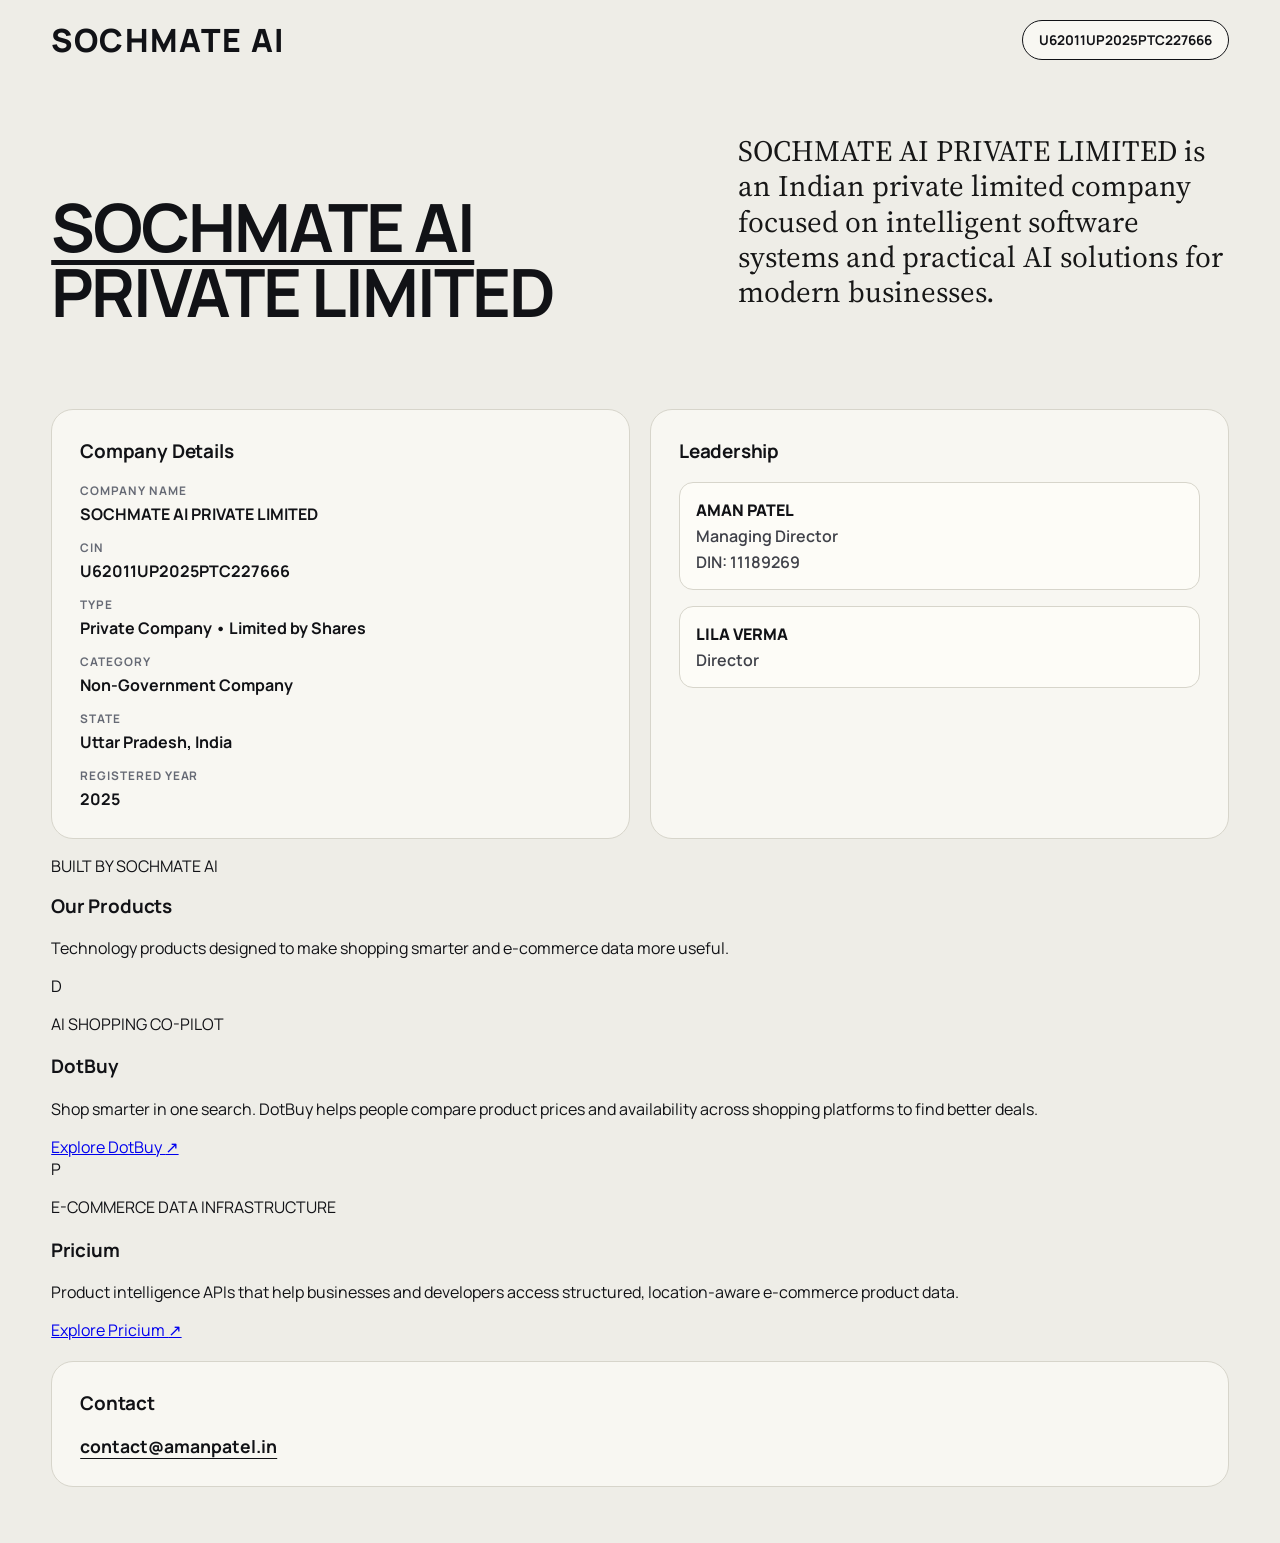
==== commit baa8c415: "Add DotBuy and Pricium product section" ====
--- a/index.html
+++ b/index.html
@@ -71,6 +71,30 @@
       </article>
     </section>
 
+    <section class="products-section">
+      <div class="section-heading">
+        <p class="eyebrow">BUILT BY SOCHMATE AI</p>
+        <h2>Our Products</h2>
+        <p class="section-intro">Technology products designed to make shopping smarter and e-commerce data more useful.</p>
+      </div>
+      <div class="products-grid">
+        <article class="product-card">
+          <div class="product-mark dotbuy-mark">D</div>
+          <p class="product-category">AI SHOPPING CO-PILOT</p>
+          <h3>DotBuy</h3>
+          <p>Shop smarter in one search. DotBuy helps people compare product prices and availability across shopping platforms to find better deals.</p>
+          <a class="product-link" href="https://dotbuy.app" target="_blank" rel="noopener noreferrer">Explore DotBuy <span aria-hidden="true">↗</span></a>
+        </article>
+        <article class="product-card">
+          <div class="product-mark pricium-mark">P</div>
+          <p class="product-category">E-COMMERCE DATA INFRASTRUCTURE</p>
+          <h3>Pricium</h3>
+          <p>Product intelligence APIs that help businesses and developers access structured, location-aware e-commerce product data.</p>
+          <a class="product-link" href="https://pricium.store" target="_blank" rel="noopener noreferrer">Explore Pricium <span aria-hidden="true">↗</span></a>
+        </article>
+      </div>
+    </section>
+
     <section class="contact card">
       <h2>Contact</h2>
       <a href="mailto:contact@amanpatel.in">contact@amanpatel.in</a>
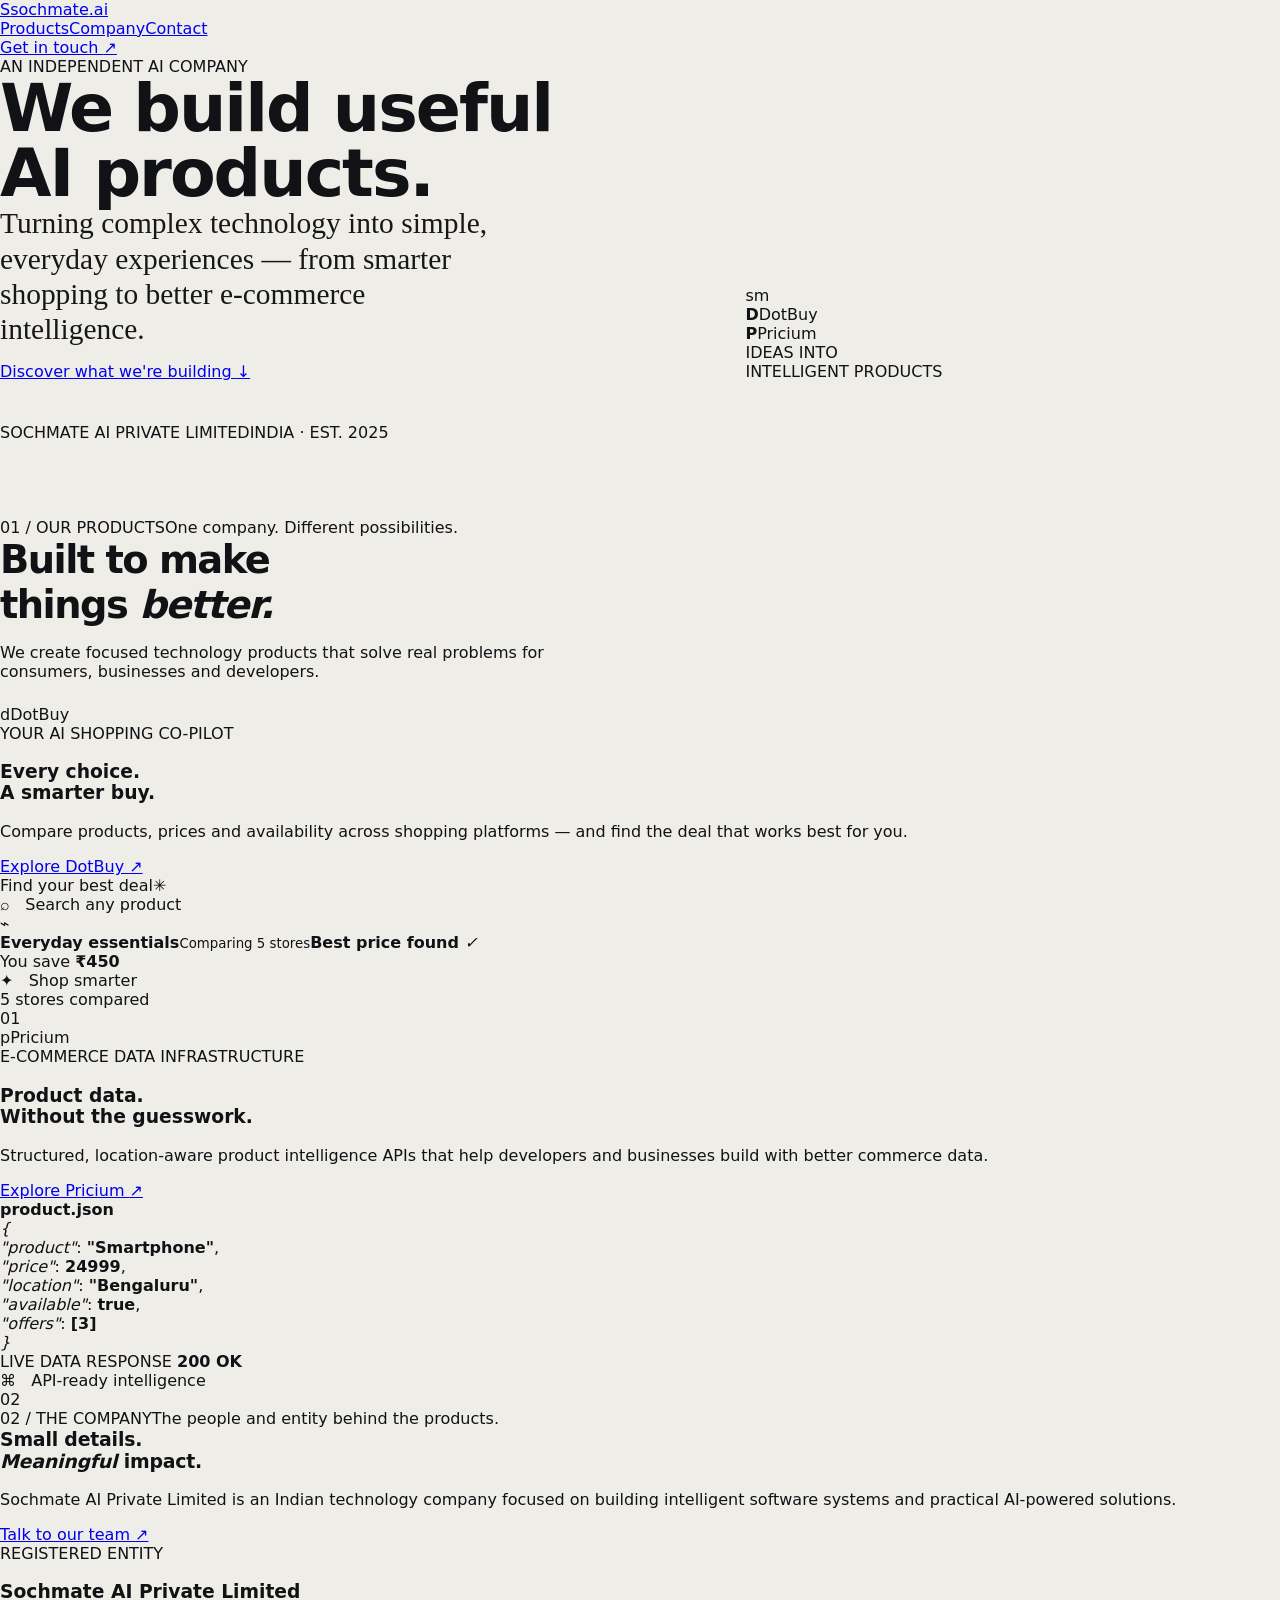
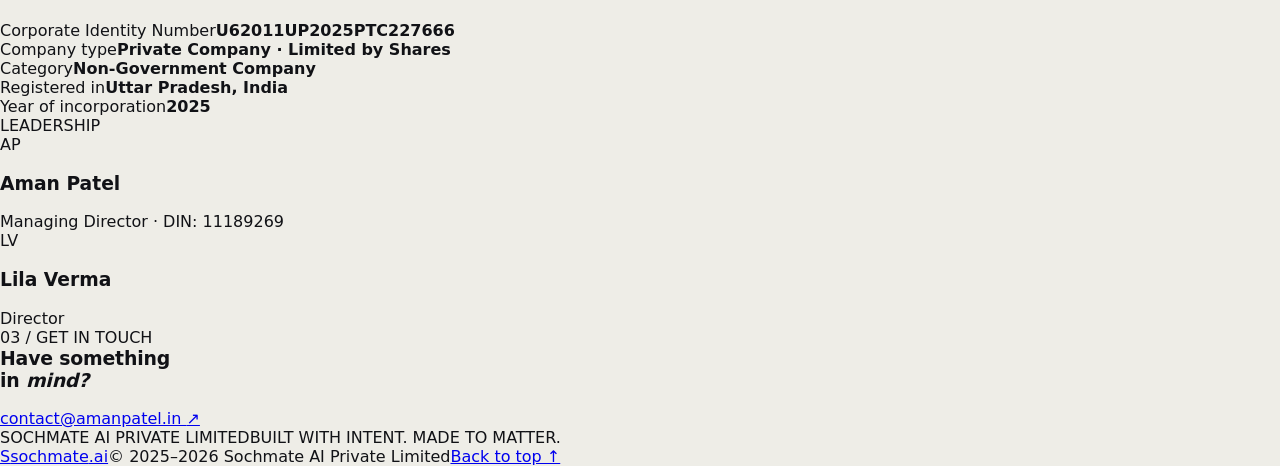
==== commit 625facf1: "Redesign Sochmate AI company website" ====
--- a/index.html
+++ b/index.html
@@ -1,104 +1,110 @@
 <!DOCTYPE html>
 <html lang="en">
 <head>
-  <meta charset="UTF-8" />
-  <meta name="viewport" content="width=device-width, initial-scale=1.0" />
-  <title>SOCHMATE AI PRIVATE LIMITED</title>
+  <meta charset="UTF-8">
+  <meta name="viewport" content="width=device-width, initial-scale=1.0">
+  <meta name="theme-color" content="#f4f3ef">
+  <meta name="description" content="Sochmate AI builds useful AI-powered products for smarter commerce and better e-commerce data.">
+  <title>Sochmate AI Private Limited | Products & Company</title>
   <link rel="preconnect" href="https://fonts.googleapis.com">
   <link rel="preconnect" href="https://fonts.gstatic.com" crossorigin>
-  <link href="https://fonts.googleapis.com/css2?family=Manrope:wght@400;500;600;700;800&family=Source+Serif+4:opsz,wght@8..60,400;8..60,500;8..60,600&display=swap" rel="stylesheet">
-  <link rel="stylesheet" href="styles.css" />
+  <link href="https://fonts.googleapis.com/css2?family=DM+Sans:wght@400;500;600;700;800&family=Space+Grotesk:wght@400;500;600;700&display=swap" rel="stylesheet">
+  <link rel="stylesheet" href="styles.css">
 </head>
 <body>
-  <main class="page">
-    <header class="topbar">
-      <div class="brand">SOCHMATE AI</div>
-      <div class="company-chip">U62011UP2025PTC227666</div>
-    </header>
-
+  <header class="site-header">
+    <a class="wordmark" href="#" aria-label="Sochmate AI home"><span class="wordmark-symbol">S</span><span>sochmate<span class="wordmark-ai">.ai</span></span></a>
+    <nav class="main-nav" aria-label="Main navigation"><a href="#products">Products</a><a href="#company">Company</a><a href="#contact">Contact</a></nav>
+    <a class="header-cta" href="mailto:contact@amanpatel.in">Get in touch <span>↗</span></a>
+  </header>
+  <main>
     <section class="hero">
-      <h1><span class="underline">SOCHMATE AI</span><br />PRIVATE LIMITED</h1>
-      <p>
-        SOCHMATE AI PRIVATE LIMITED is an Indian private limited company focused on
-        intelligent software systems and practical AI solutions for modern businesses.
-      </p>
+      <div class="hero-copy">
+        <div class="overline"><span class="live-dot"></span> AN INDEPENDENT AI COMPANY</div>
+        <h1>We build useful<br><span>AI products.</span></h1>
+        <p class="hero-description">Turning complex technology into simple, everyday experiences — from smarter shopping to better e-commerce intelligence.</p>
+        <a class="hero-link" href="#products">Discover what we're building <span>↓</span></a>
+      </div>
+      <div class="hero-art" aria-hidden="true">
+        <div class="orbit orbit-one"></div><div class="orbit orbit-two"></div>
+        <div class="orbit-core"><span>sm</span><i></i></div>
+        <div class="orbit-node node-dotbuy"><b>D</b><span>DotBuy</span></div>
+        <div class="orbit-node node-pricium"><b>P</b><span>Pricium</span></div>
+        <div class="art-caption">IDEAS INTO<br>INTELLIGENT PRODUCTS</div>
+      </div>
+      <div class="hero-bottom"><span>SOCHMATE AI PRIVATE LIMITED</span><span>INDIA · EST. 2025</span></div>
     </section>
-
-    <section class="cards-grid">
-      <article class="card">
-        <h2>Company Details</h2>
-        <dl>
-          <div>
-            <dt>Company Name</dt>
-            <dd>SOCHMATE AI PRIVATE LIMITED</dd>
+    <section class="products-section section-wrap" id="products">
+      <div class="section-topline"><span class="section-kicker">01 / OUR PRODUCTS</span><span class="section-note">One company. Different possibilities.</span></div>
+      <div class="section-heading"><h2>Built to make<br>things <em>better.</em></h2><p>We create focused technology products that solve real problems for consumers, businesses and developers.</p></div>
+      <div class="product-showcase">
+        <article class="product-panel dotbuy-panel">
+          <div class="product-info">
+            <div class="product-brand"><span class="brand-icon dotbuy-icon">d</span><span>DotBuy</span></div>
+            <span class="product-label">YOUR AI SHOPPING CO-PILOT</span>
+            <h3>Every choice.<br>A smarter buy.</h3>
+            <p>Compare products, prices and availability across shopping platforms — and find the deal that works best for you.</p>
+            <a class="product-button dotbuy-button" href="https://dotbuy.app" target="_blank" rel="noopener noreferrer">Explore DotBuy <span>↗</span></a>
           </div>
-          <div>
-            <dt>CIN</dt>
-            <dd>U62011UP2025PTC227666</dd>
+          <div class="product-visual dotbuy-visual" aria-hidden="true">
+            <div class="phone-window">
+              <div class="phone-top"><span></span><span></span><span></span></div>
+              <div class="mock-greeting">Find your best deal<span>✳</span></div>
+              <div class="mock-search">⌕ &nbsp; Search any product</div>
+              <div class="mock-product"><div class="mock-product-image"><span>⌁</span></div><div class="mock-product-copy"><b>Everyday essentials</b><small>Comparing 5 stores</small><strong>Best price found <i>✓</i></strong></div></div>
+              <div class="mock-bars"><i></i><i></i><i></i></div>
+              <div class="mock-savings">You save <b>₹450</b></div>
+            </div>
+            <div class="float-tag tag-save">✦ &nbsp; Shop smarter</div><div class="float-tag tag-compare">5 stores compared</div>
           </div>
-          <div>
-            <dt>Type</dt>
-            <dd>Private Company • Limited by Shares</dd>
+          <div class="panel-index">01</div>
+        </article>
+        <article class="product-panel pricium-panel">
+          <div class="product-info">
+            <div class="product-brand"><span class="brand-icon pricium-icon">p</span><span>Pricium</span></div>
+            <span class="product-label">E-COMMERCE DATA INFRASTRUCTURE</span>
+            <h3>Product data.<br>Without the guesswork.</h3>
+            <p>Structured, location-aware product intelligence APIs that help developers and businesses build with better commerce data.</p>
+            <a class="product-button pricium-button" href="https://pricium.store" target="_blank" rel="noopener noreferrer">Explore Pricium <span>↗</span></a>
           </div>
-          <div>
-            <dt>Category</dt>
-            <dd>Non-Government Company</dd>
+          <div class="product-visual pricium-visual" aria-hidden="true">
+            <div class="code-window">
+              <div class="code-top"><span></span><span></span><span></span><b>product.json</b></div>
+              <div class="code-content"><div><i>{</i></div><div class="indent"><em>"product"</em>: <strong>"Smartphone"</strong>,</div><div class="indent"><em>"price"</em>: <strong class="code-number">24999</strong>,</div><div class="indent"><em>"location"</em>: <strong>"Bengaluru"</strong>,</div><div class="indent"><em>"available"</em>: <strong class="code-bool">true</strong>,</div><div class="indent"><em>"offers"</em>: <strong>[3]</strong></div><div><i>}</i></div></div>
+              <div class="api-status"><span></span> LIVE DATA RESPONSE <b>200 OK</b></div>
+            </div>
+            <div class="data-orbit orbit-a"></div><div class="data-orbit orbit-b"></div>
+            <div class="float-tag pricium-tag">⌘ &nbsp; API-ready intelligence</div>
           </div>
-          <div>
-            <dt>State</dt>
-            <dd>Uttar Pradesh, India</dd>
-          </div>
-          <div>
-            <dt>Registered Year</dt>
-            <dd>2025</dd>
-          </div>
-        </dl>
-      </article>
-
-      <article class="card">
-        <h2>Leadership</h2>
-        <div class="leaders">
-          <div class="leader">
-            <p class="name">AMAN PATEL</p>
-            <p class="meta">Managing Director</p>
-            <p class="meta">DIN: 11189269</p>
-          </div>
-          <div class="leader">
-            <p class="name">LILA VERMA</p>
-            <p class="meta">Director</p>
-          </div>
-        </div>
-      </article>
-    </section>
-
-    <section class="products-section">
-      <div class="section-heading">
-        <p class="eyebrow">BUILT BY SOCHMATE AI</p>
-        <h2>Our Products</h2>
-        <p class="section-intro">Technology products designed to make shopping smarter and e-commerce data more useful.</p>
-      </div>
-      <div class="products-grid">
-        <article class="product-card">
-          <div class="product-mark dotbuy-mark">D</div>
-          <p class="product-category">AI SHOPPING CO-PILOT</p>
-          <h3>DotBuy</h3>
-          <p>Shop smarter in one search. DotBuy helps people compare product prices and availability across shopping platforms to find better deals.</p>
-          <a class="product-link" href="https://dotbuy.app" target="_blank" rel="noopener noreferrer">Explore DotBuy <span aria-hidden="true">↗</span></a>
-        </article>
-        <article class="product-card">
-          <div class="product-mark pricium-mark">P</div>
-          <p class="product-category">E-COMMERCE DATA INFRASTRUCTURE</p>
-          <h3>Pricium</h3>
-          <p>Product intelligence APIs that help businesses and developers access structured, location-aware e-commerce product data.</p>
-          <a class="product-link" href="https://pricium.store" target="_blank" rel="noopener noreferrer">Explore Pricium <span aria-hidden="true">↗</span></a>
+          <div class="panel-index">02</div>
         </article>
       </div>
     </section>
-
-    <section class="contact card">
-      <h2>Contact</h2>
-      <a href="mailto:contact@amanpatel.in">contact@amanpatel.in</a>
+    <section class="company-section section-wrap" id="company">
+      <div class="section-topline"><span class="section-kicker">02 / THE COMPANY</span><span class="section-note">The people and entity behind the products.</span></div>
+      <div class="company-layout">
+        <div class="company-intro"><h2>Small details.<br><em>Meaningful</em> impact.</h2><p>Sochmate AI Private Limited is an Indian technology company focused on building intelligent software systems and practical AI-powered solutions.</p><a href="mailto:contact@amanpatel.in" class="text-link">Talk to our team <span>↗</span></a></div>
+        <div class="company-data">
+          <div class="data-block"><span class="data-label">REGISTERED ENTITY</span><h3>Sochmate AI Private Limited</h3>
+            <div class="data-row"><span>Corporate Identity Number</span><b>U62011UP2025PTC227666</b></div>
+            <div class="data-row"><span>Company type</span><b>Private Company · Limited by Shares</b></div>
+            <div class="data-row"><span>Category</span><b>Non-Government Company</b></div>
+            <div class="data-row"><span>Registered in</span><b>Uttar Pradesh, India</b></div>
+            <div class="data-row"><span>Year of incorporation</span><b>2025</b></div>
+          </div>
+          <div class="data-block leadership-block"><span class="data-label">LEADERSHIP</span>
+            <div class="leader-row"><div class="leader-avatar">AP</div><div><h3>Aman Patel</h3><span>Managing Director · DIN: 11189269</span></div></div>
+            <div class="leader-row"><div class="leader-avatar">LV</div><div><h3>Lila Verma</h3><span>Director</span></div></div>
+          </div>
+        </div>
+      </div>
     </section>
+    <section class="contact-section" id="contact"><div class="contact-inner">
+      <span class="section-kicker">03 / GET IN TOUCH</span><h2>Have something<br>in <em>mind?</em></h2>
+      <a href="mailto:contact@amanpatel.in" class="contact-email">contact@amanpatel.in <span>↗</span></a>
+      <div class="contact-meta"><span>SOCHMATE AI PRIVATE LIMITED</span><span>BUILT WITH INTENT. MADE TO MATTER.</span></div>
+    </div></section>
   </main>
+  <footer class="site-footer"><a class="wordmark footer-wordmark" href="#"><span class="wordmark-symbol">S</span><span>sochmate<span class="wordmark-ai">.ai</span></span></a><span>© 2025–2026 Sochmate AI Private Limited</span><a href="#" onclick="window.scrollTo({top:0,behavior:'smooth'});return false;">Back to top ↑</a></footer>
 </body>
-</html>
+</html>
--- a/styles.css
+++ b/styles.css
@@ -138,6 +138,99 @@
   font-weight: 600;
 }
 
+.products-section {
+  margin-top: 76px;
+}
+
+.section-heading {
+  max-width: 620px;
+  margin-bottom: 24px;
+}
+
+.eyebrow,
+.product-category {
+  margin: 0 0 10px;
+  color: #686a70;
+  font-size: 0.72rem;
+  font-weight: 800;
+  letter-spacing: 0.12em;
+}
+
+.section-heading h2 {
+  margin-bottom: 8px;
+  font-size: clamp(1.8rem, 3vw, 2.5rem);
+  letter-spacing: -0.04em;
+}
+
+.section-intro {
+  margin: 0;
+  color: var(--muted);
+  line-height: 1.65;
+}
+
+.products-grid {
+  display: grid;
+  grid-template-columns: repeat(2, minmax(0, 1fr));
+  gap: 20px;
+}
+
+.product-card {
+  min-height: 290px;
+  padding: 28px;
+  border: 1px solid var(--stroke);
+  border-radius: 22px;
+  background: var(--card);
+  display: flex;
+  flex-direction: column;
+  align-items: flex-start;
+}
+
+.product-mark {
+  width: 48px;
+  height: 48px;
+  display: grid;
+  place-items: center;
+  border-radius: 14px;
+  margin-bottom: 22px;
+  color: white;
+  font-size: 1.5rem;
+  font-weight: 800;
+}
+
+.dotbuy-mark {
+  background: #202b48;
+}
+
+.pricium-mark {
+  background: #176b55;
+}
+
+.product-card h3 {
+  margin: 0 0 10px;
+  font-size: 1.8rem;
+  letter-spacing: -0.04em;
+}
+
+.product-card > p:not(.product-category) {
+  margin: 0 0 22px;
+  color: var(--muted);
+  line-height: 1.65;
+  max-width: 520px;
+}
+
+.product-link {
+  margin-top: auto;
+  color: var(--text);
+  font-weight: 800;
+  text-decoration-thickness: 1px;
+  text-underline-offset: 5px;
+}
+
+.product-link span {
+  display: inline-block;
+  margin-left: 4px;
+}
+
 .contact {
   margin-top: 20px;
 }
@@ -155,12 +248,36 @@
     gap: 18px;
   }
 
+  .cards-grid,
+  .products-grid {
+    grid-template-columns: 1fr;
+  }
+
   .cards-grid {
-    grid-template-columns: 1fr;
     margin-top: 42px;
+  }
+
+  .products-section {
+    margin-top: 48px;
   }
 
   .topbar {
     margin-bottom: 40px;
   }
 }
+
+@media (max-width: 520px) {
+  .brand {
+    font-size: 1.35rem;
+  }
+
+  .company-chip {
+    padding: 8px 10px;
+    font-size: 0.68rem;
+  }
+
+  .card,
+  .product-card {
+    padding: 22px;
+  }
+}
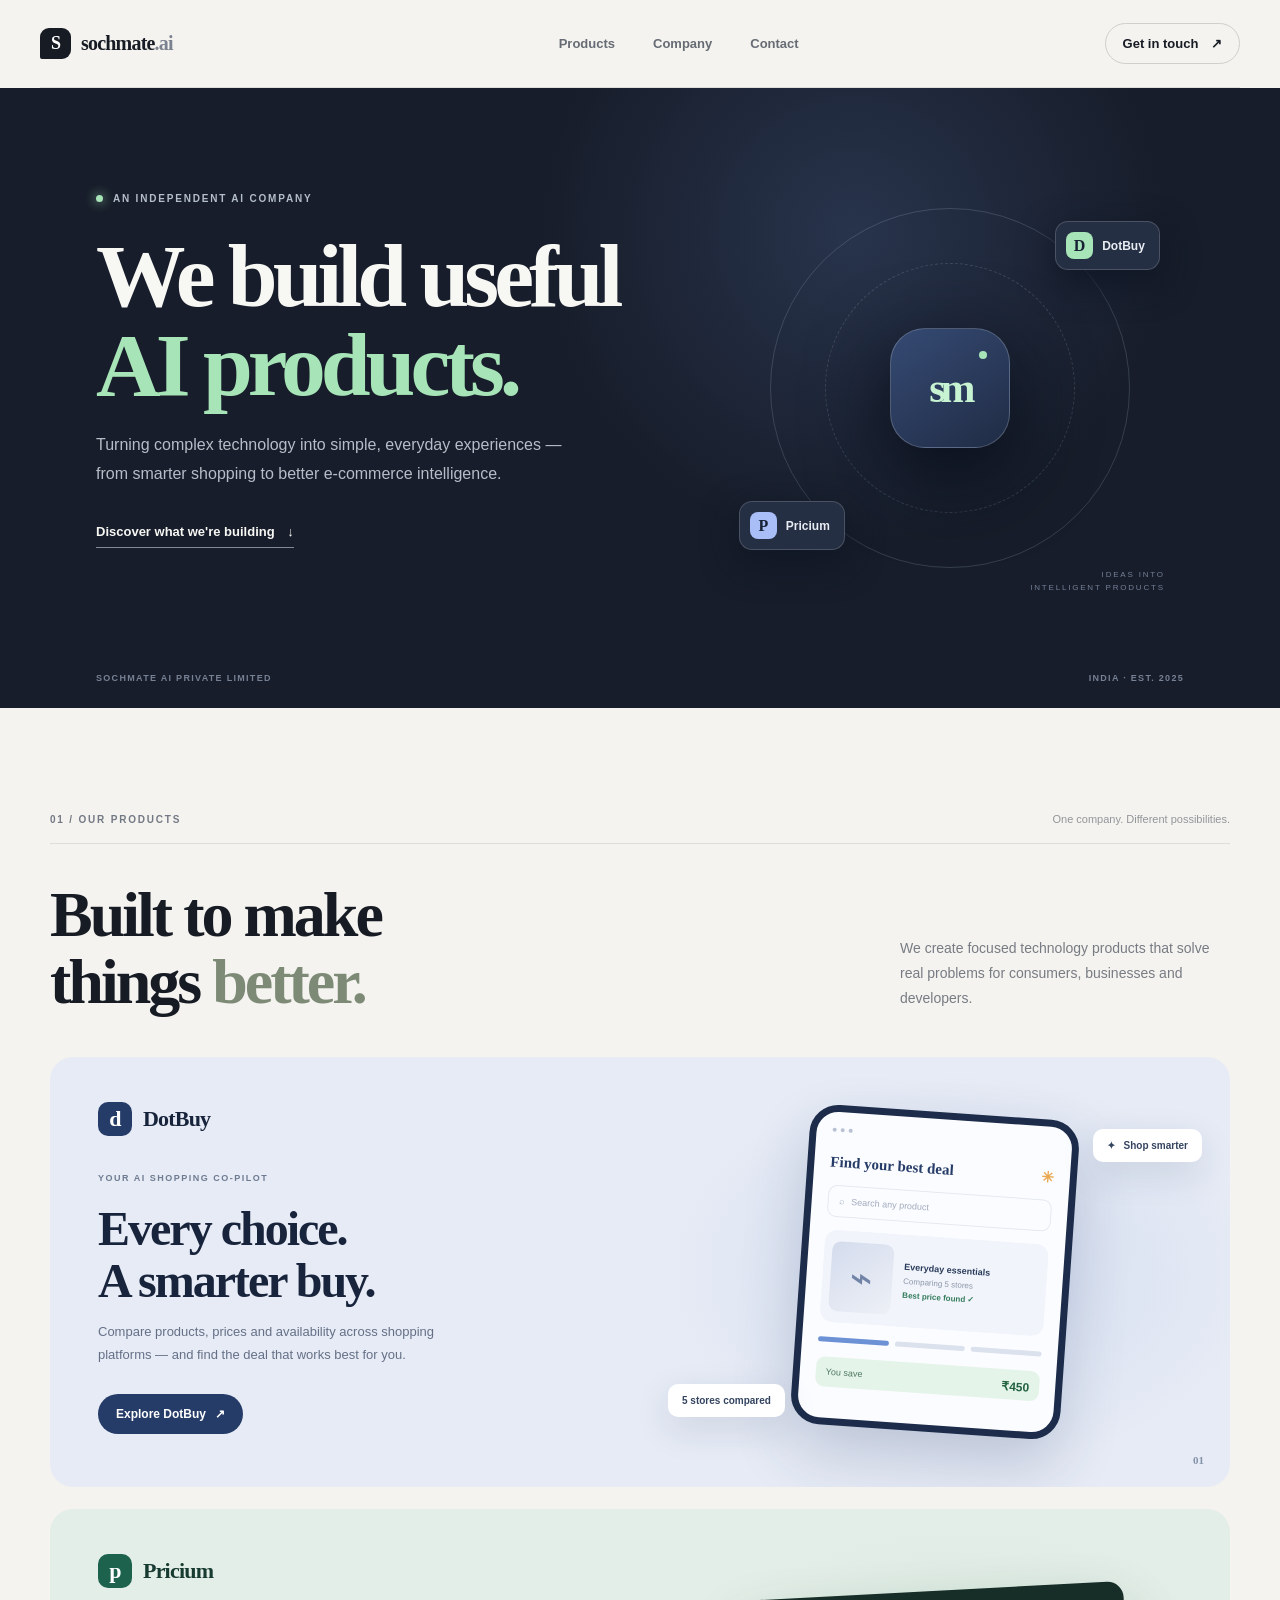
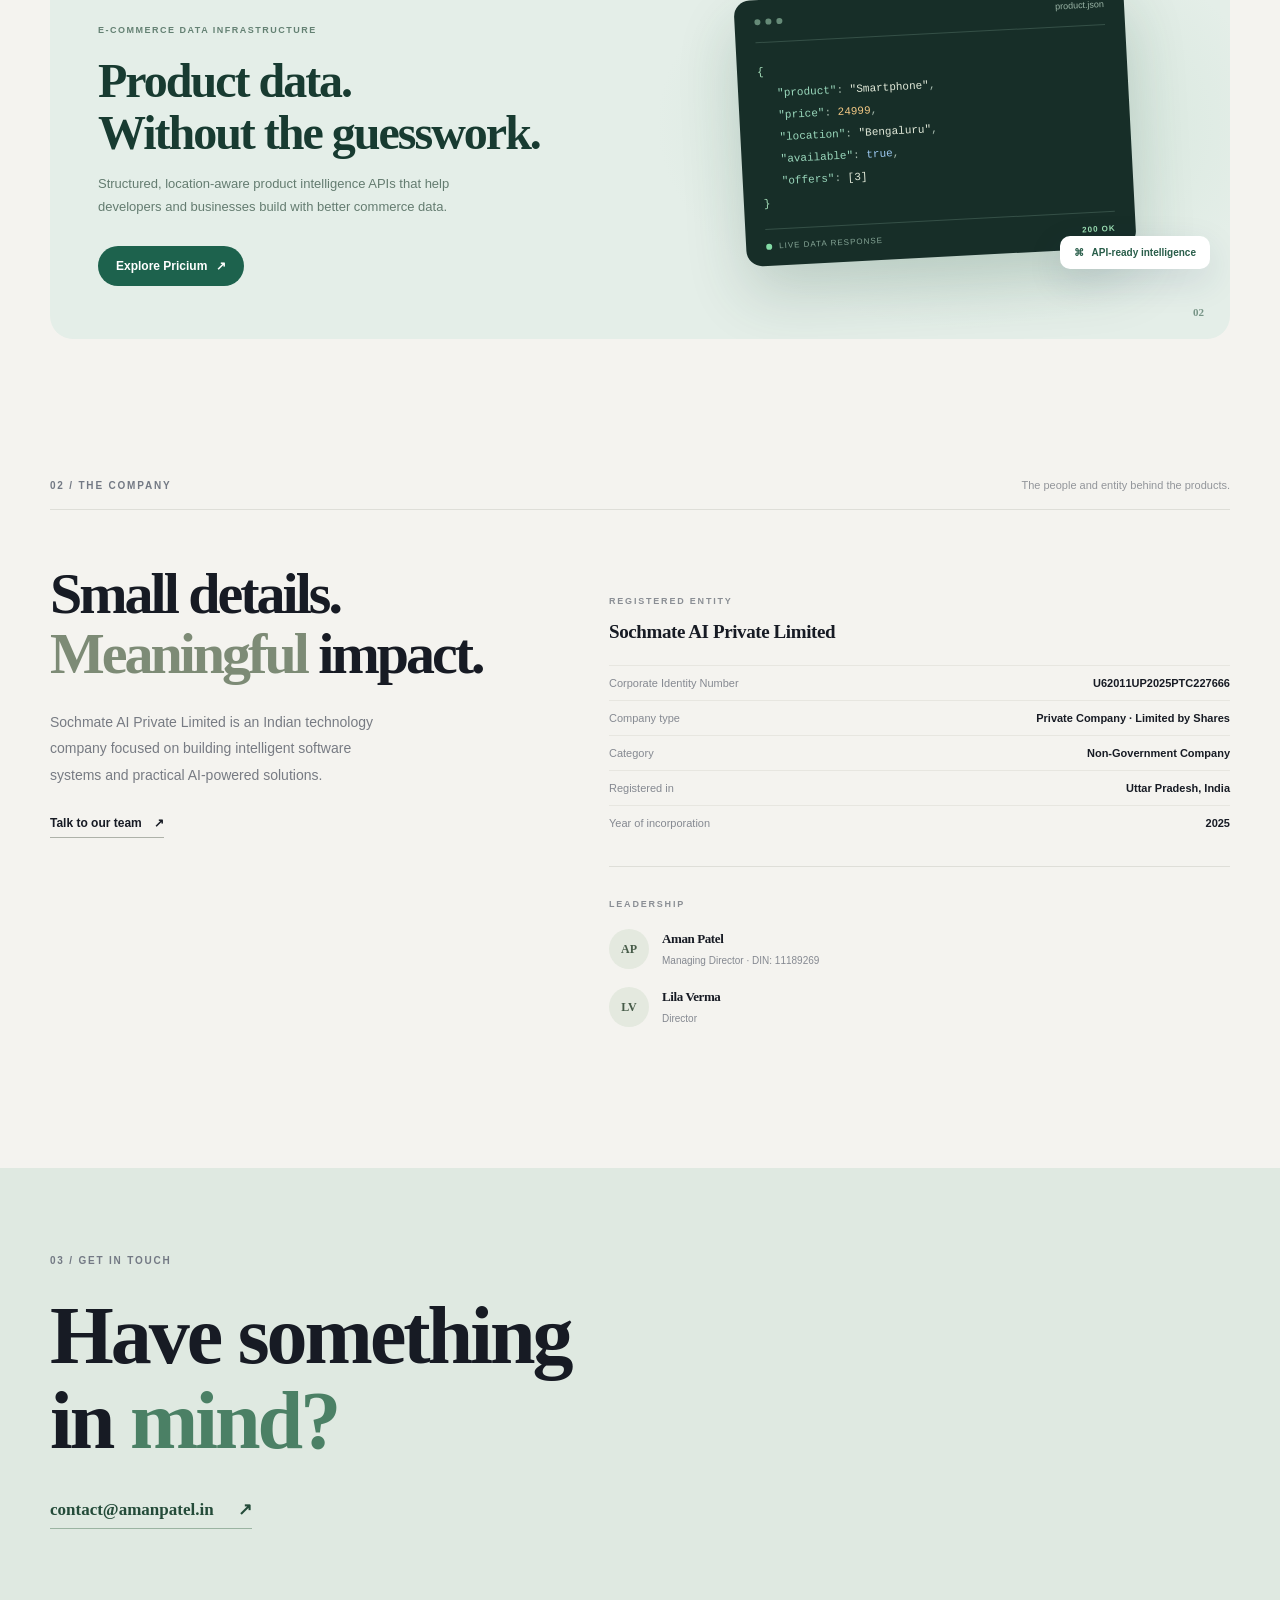
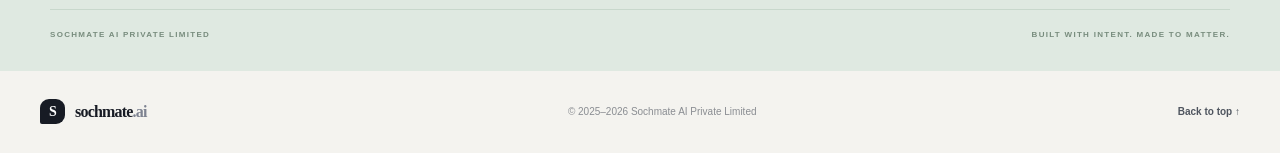
==== commit cd45d9b3: "Force refresh of updated stylesheet" ====
--- a/index.html
+++ b/index.html
@@ -9,7 +9,7 @@
   <link rel="preconnect" href="https://fonts.googleapis.com">
   <link rel="preconnect" href="https://fonts.gstatic.com" crossorigin>
   <link href="https://fonts.googleapis.com/css2?family=DM+Sans:wght@400;500;600;700;800&family=Space+Grotesk:wght@400;500;600;700&display=swap" rel="stylesheet">
-  <link rel="stylesheet" href="styles.css">
+  <link rel="stylesheet" href="./styles.css?v=20261118-2">
 </head>
 <body>
   <header class="site-header">
--- a/styles.css
+++ b/styles.css
@@ -1,283 +1,15 @@
-:root {
-  --bg: #eeede7;
-  --text: #111216;
-  --muted: #3f4149;
-  --card: #f8f7f2;
-  --stroke: #d7d5cb;
-  --accent: #0d0d0d;
-}
-
-* {
-  box-sizing: border-box;
-}
-
-body {
-  margin: 0;
-  background: var(--bg);
-  color: var(--text);
-  font-family: 'Manrope', system-ui, sans-serif;
-}
-
-.page {
-  width: min(1240px, 92vw);
-  margin: 18px auto 56px;
-}
-
-.topbar {
-  display: flex;
-  justify-content: space-between;
-  align-items: center;
-  margin-bottom: 72px;
-}
-
-.brand {
-  letter-spacing: 0.05em;
-  font-weight: 800;
-  font-size: 2rem;
-}
-
-.company-chip {
-  border: 1px solid var(--text);
-  border-radius: 999px;
-  padding: 10px 16px;
-  font-size: 0.84rem;
-  font-weight: 700;
-  background: #f8f7f2;
-}
-
-.hero {
-  display: grid;
-  grid-template-columns: 1.25fr 0.95fr;
-  gap: 42px;
-  align-items: end;
-}
-
-.hero h1 {
-  margin: 0;
-  font-size: clamp(2.2rem, 5.2vw, 5.2rem);
-  line-height: 0.98;
-  letter-spacing: -0.03em;
-  max-width: 900px;
-}
-
-.underline {
-  text-decoration: underline;
-  text-decoration-thickness: 5px;
-  text-underline-offset: 8px;
-}
-
-.hero p {
-  margin: 0 0 14px;
-  font-family: 'Source Serif 4', Georgia, serif;
-  font-size: clamp(1.3rem, 2.3vw, 2.1rem);
-  line-height: 1.2;
-  color: #171717;
-  max-width: 510px;
-}
-
-.cards-grid {
-  display: grid;
-  grid-template-columns: repeat(2, minmax(0, 1fr));
-  gap: 20px;
-  margin-top: 84px;
-}
-
-.card {
-  background: var(--card);
-  border: 1px solid var(--stroke);
-  border-radius: 22px;
-  padding: 28px;
-}
-
-h2 {
-  margin: 0 0 18px;
-  font-size: 1.18rem;
-  letter-spacing: -0.01em;
-}
-
-dl {
-  margin: 0;
-  display: grid;
-  gap: 14px;
-}
-
-dt {
-  text-transform: uppercase;
-  font-size: 0.74rem;
-  letter-spacing: 0.08em;
-  color: #666a75;
-  margin-bottom: 4px;
-  font-weight: 700;
-}
-
-dd {
-  margin: 0;
-  font-weight: 700;
-}
-
-.leaders {
-  display: grid;
-  gap: 16px;
-}
-
-.leader {
-  border: 1px solid var(--stroke);
-  border-radius: 14px;
-  padding: 16px;
-  background: #fdfcf7;
-}
-
-.name {
-  margin: 0;
-  font-weight: 800;
-}
-
-.meta {
-  margin: 4px 0 0;
-  color: var(--muted);
-  font-weight: 600;
-}
-
-.products-section {
-  margin-top: 76px;
-}
-
-.section-heading {
-  max-width: 620px;
-  margin-bottom: 24px;
-}
-
-.eyebrow,
-.product-category {
-  margin: 0 0 10px;
-  color: #686a70;
-  font-size: 0.72rem;
-  font-weight: 800;
-  letter-spacing: 0.12em;
-}
-
-.section-heading h2 {
-  margin-bottom: 8px;
-  font-size: clamp(1.8rem, 3vw, 2.5rem);
-  letter-spacing: -0.04em;
-}
-
-.section-intro {
-  margin: 0;
-  color: var(--muted);
-  line-height: 1.65;
-}
-
-.products-grid {
-  display: grid;
-  grid-template-columns: repeat(2, minmax(0, 1fr));
-  gap: 20px;
-}
-
-.product-card {
-  min-height: 290px;
-  padding: 28px;
-  border: 1px solid var(--stroke);
-  border-radius: 22px;
-  background: var(--card);
-  display: flex;
-  flex-direction: column;
-  align-items: flex-start;
-}
-
-.product-mark {
-  width: 48px;
-  height: 48px;
-  display: grid;
-  place-items: center;
-  border-radius: 14px;
-  margin-bottom: 22px;
-  color: white;
-  font-size: 1.5rem;
-  font-weight: 800;
-}
-
-.dotbuy-mark {
-  background: #202b48;
-}
-
-.pricium-mark {
-  background: #176b55;
-}
-
-.product-card h3 {
-  margin: 0 0 10px;
-  font-size: 1.8rem;
-  letter-spacing: -0.04em;
-}
-
-.product-card > p:not(.product-category) {
-  margin: 0 0 22px;
-  color: var(--muted);
-  line-height: 1.65;
-  max-width: 520px;
-}
-
-.product-link {
-  margin-top: auto;
-  color: var(--text);
-  font-weight: 800;
-  text-decoration-thickness: 1px;
-  text-underline-offset: 5px;
-}
-
-.product-link span {
-  display: inline-block;
-  margin-left: 4px;
-}
-
-.contact {
-  margin-top: 20px;
-}
-
-.contact a {
-  color: var(--text);
-  font-size: 1.1rem;
-  text-underline-offset: 5px;
-  font-weight: 700;
-}
-
-@media (max-width: 980px) {
-  .hero {
-    grid-template-columns: 1fr;
-    gap: 18px;
-  }
-
-  .cards-grid,
-  .products-grid {
-    grid-template-columns: 1fr;
-  }
-
-  .cards-grid {
-    margin-top: 42px;
-  }
-
-  .products-section {
-    margin-top: 48px;
-  }
-
-  .topbar {
-    margin-bottom: 40px;
-  }
-}
-
-@media (max-width: 520px) {
-  .brand {
-    font-size: 1.35rem;
-  }
-
-  .company-chip {
-    padding: 8px 10px;
-    font-size: 0.68rem;
-  }
-
-  .card,
-  .product-card {
-    padding: 22px;
-  }
-}
+:root{--paper:#f4f3ef;--ink:#171b24;--muted:#777b83;--line:#deded8}
+*{box-sizing:border-box}html{scroll-behavior:smooth}body{margin:0;background:var(--paper);color:var(--ink);font-family:'DM Sans',sans-serif;-webkit-font-smoothing:antialiased}a{color:inherit}
+.site-header{width:min(1320px,calc(100% - 80px));height:88px;margin:auto;display:flex;align-items:center;justify-content:space-between;border-bottom:1px solid var(--line)}
+.wordmark{display:inline-flex;align-items:center;gap:10px;text-decoration:none;font:700 20px 'Space Grotesk';letter-spacing:-.8px}.wordmark-symbol{width:31px;height:31px;display:grid;place-items:center;color:white;background:var(--ink);border-radius:9px 9px 9px 2px;font-size:18px}.wordmark-ai{color:#7d8290}
+.main-nav{display:flex;gap:38px;margin-left:80px}.main-nav a,.header-cta{font-size:13px;font-weight:600;text-decoration:none}.main-nav a{color:#666b74;transition:color .2s}.main-nav a:hover{color:var(--ink)}.header-cta{padding:12px 17px;border:1px solid #cfd0ca;border-radius:30px}.header-cta span,.hero-link span,.product-button span,.text-link span{margin-left:9px}
+.hero{position:relative;overflow:hidden;min-height:620px;background:#171d2a;color:#f7f7f4;padding:105px max(7.5vw,calc((100vw - 1320px)/2)) 75px}.hero:after{content:'';position:absolute;width:650px;height:650px;border-radius:50%;right:8%;top:-180px;background:radial-gradient(circle,rgba(82,111,164,.28),transparent 68%);pointer-events:none}.hero-copy{position:relative;z-index:2;max-width:620px}.overline,.section-kicker,.product-label,.data-label{font-size:10px;font-weight:700;letter-spacing:1.8px}.overline{display:flex;align-items:center;gap:10px;color:#b4bdca}.live-dot{width:7px;height:7px;border-radius:50%;background:#a7e4b7;box-shadow:0 0 12px #a7e4b7}.hero h1{margin:28px 0 22px;font:600 clamp(56px,7vw,94px)/.99 'Space Grotesk';letter-spacing:-5px}.hero h1 span{color:#a7e4b7}.hero-description{max-width:480px;margin:0;color:#b7bdc8;font-size:16px;line-height:1.8}.hero-link{display:inline-block;margin-top:35px;padding-bottom:8px;border-bottom:1px solid #7f8998;color:#f7f7f4;text-decoration:none;font-size:13px;font-weight:600}
+.hero-art{position:absolute;z-index:1;width:430px;height:430px;right:9%;top:85px}.orbit{position:absolute;border:1px solid rgba(194,207,229,.18);border-radius:50%;left:50%;top:50%;transform:translate(-50%,-50%)}.orbit-one{width:360px;height:360px}.orbit-two{width:250px;height:250px;border-style:dashed}.orbit-core{position:absolute;left:50%;top:50%;transform:translate(-50%,-50%);width:120px;height:120px;border-radius:35px;background:linear-gradient(145deg,#354a73,#202c45);border:1px solid #ffffff33;display:grid;place-items:center;box-shadow:0 25px 80px #080d18}.orbit-core span{font:600 42px 'Space Grotesk';color:#c8f3d2;letter-spacing:-5px}.orbit-core i{position:absolute;width:8px;height:8px;border-radius:50%;background:#a7e4b7;right:22px;top:22px}.orbit-node{position:absolute;display:flex;align-items:center;gap:9px;padding:10px 14px 10px 10px;border:1px solid #ffffff2b;border-radius:13px;background:#252f43;color:#e8ecf2;font-size:12px;font-weight:700;box-shadow:0 12px 35px #101725}.orbit-node b{display:grid;place-items:center;width:27px;height:27px;border-radius:8px;background:#a7e4b7;color:#182235;font:700 16px 'Space Grotesk'}.node-dotbuy{top:48px;right:5px}.node-pricium{bottom:53px;left:4px}.node-pricium b{background:#a9bdf7}.art-caption{position:absolute;right:0;bottom:8px;color:#748096;font-size:8px;letter-spacing:1.8px;line-height:1.6;text-align:right}.hero-bottom{position:absolute;left:max(7.5vw,calc((100vw - 1320px)/2));right:max(7.5vw,calc((100vw - 1320px)/2));bottom:25px;display:flex;justify-content:space-between;color:#778194;font-size:9px;font-weight:700;letter-spacing:1.3px}
+.section-wrap{width:min(1180px,calc(100% - 80px));margin:auto}.products-section{padding:105px 0 110px}.section-topline{display:flex;justify-content:space-between;align-items:center;padding-bottom:18px;border-bottom:1px solid var(--line)}.section-kicker{color:#737984}.section-note{color:#92959a;font-size:11px}.section-heading{display:flex;justify-content:space-between;align-items:end;margin:38px 0 42px}.section-heading h2,.company-intro h2,.contact-inner h2{margin:0;font:600 clamp(42px,5vw,64px)/1.04 'Space Grotesk';letter-spacing:-3px}.section-heading h2 em,.company-intro h2 em,.contact-inner h2 em{color:#7d8b76;font-style:normal}.section-heading p{width:330px;margin:0 0 4px;color:#777b83;font-size:14px;line-height:1.8}.product-showcase{display:grid;gap:22px}.product-panel{min-height:430px;position:relative;display:grid;grid-template-columns:1fr 1fr;overflow:hidden;border-radius:23px}.dotbuy-panel{background:#e6ebf5;color:#18243b}.pricium-panel{background:#e4eee8;color:#183b31}.product-info{position:relative;z-index:2;padding:45px 0 42px 48px;max-width:490px}.product-brand{display:flex;align-items:center;gap:11px;margin-bottom:31px;font:700 22px 'Space Grotesk';letter-spacing:-.8px}.brand-icon{width:34px;height:34px;display:grid;place-items:center;border-radius:10px;font:700 22px 'Space Grotesk'}.dotbuy-icon{background:#263c68;color:white}.pricium-icon{background:#1d624d;color:white}.product-label{color:#6e7b91;font-size:9px;letter-spacing:1.5px}.pricium-panel .product-label{color:#648173}.product-info h3{margin:18px 0 13px;font:600 clamp(34px,4vw,48px)/1.08 'Space Grotesk';letter-spacing:-2px}.product-info>p:not(.product-label){max-width:390px;margin:0;color:#657087;font-size:13px;line-height:1.8}.pricium-panel .product-info>p:not(.product-label){color:#647c70}.product-button{display:inline-flex;align-items:center;margin-top:27px;padding:13px 18px;border-radius:30px;text-decoration:none;font-size:12px;font-weight:700;transition:transform .2s,box-shadow .2s}.product-button:hover{transform:translateY(-2px);box-shadow:0 8px 22px #17243a22}.dotbuy-button{background:#263c68;color:white}.pricium-button{background:#1d624d;color:white}
+.product-visual{position:relative;min-height:430px;display:grid;place-items:center;overflow:hidden}.dotbuy-visual{background:radial-gradient(ellipse at 55% 50%,#d3ddef,transparent 65%)}.phone-window{position:relative;z-index:1;width:270px;min-height:320px;padding:16px;border:7px solid #1c2c4a;border-radius:29px;background:#fbfcff;box-shadow:0 28px 60px #263c6833;transform:rotate(4deg)}.phone-top{display:flex;gap:4px;margin-bottom:22px}.phone-top span{width:4px;height:4px;border-radius:50%;background:#b9c2d2}.mock-greeting{display:flex;justify-content:space-between;color:#263c68;font:700 15px 'Space Grotesk'}.mock-greeting span{color:#e9a84f}.mock-search{margin:13px 0;padding:10px;border:1px solid #e5e9f0;border-radius:9px;color:#a1aabc;font-size:9px}.mock-product{display:flex;align-items:center;gap:11px;padding:11px 8px;border-radius:12px;background:#f1f4fa}.mock-product-image{width:62px;height:70px;display:grid;place-items:center;border-radius:9px;background:linear-gradient(140deg,#d4dced,#edf0f6);color:#7184a8;font-size:38px}.mock-product-copy{display:grid;gap:5px}.mock-product-copy b{color:#293b5b;font-size:9px}.mock-product-copy small{color:#8c96a9;font-size:8px}.mock-product-copy strong{color:#327b5b;font-size:8px}.mock-product-copy i{font-style:normal}.mock-bars{display:flex;gap:6px;margin:15px 0}.mock-bars i{height:5px;border-radius:5px;background:#dbe2ee;flex:1}.mock-bars i:first-child{background:#6c91d4}.mock-savings{padding:10px;border-radius:9px;background:#e5f4e9;color:#4d7860;font-size:9px}.mock-savings b{float:right;color:#236341;font-size:12px}.float-tag{position:absolute;z-index:2;padding:11px 14px;border-radius:10px;background:white;box-shadow:0 12px 35px #233b6320;color:#34445f;font-size:10px;font-weight:700}.tag-save{top:72px;right:28px}.tag-compare{bottom:70px;left:28px}
+.pricium-visual{background:radial-gradient(ellipse at 55% 50%,#cfe3d7,transparent 67%)}.code-window{position:relative;z-index:1;width:min(390px,88%);padding:17px 20px 15px;border-radius:16px;background:#172e28;box-shadow:0 28px 60px #214d3b30;transform:rotate(-3deg)}.code-top{display:flex;align-items:center;gap:5px;padding-bottom:15px;border-bottom:1px solid #355047;color:#9ab4a6;font-size:9px}.code-top span{width:6px;height:6px;border-radius:50%;background:#668b78}.code-top b{margin-left:auto;font-weight:500}.code-content{padding:18px 0 14px;color:#a5b9ad;font:11px/2 'DM Sans',monospace}.code-content i{color:#a9e2bd;font-style:normal}.code-content .indent{padding-left:19px}.code-content em{color:#9bd9bd;font-style:normal}.code-content strong{color:#e1e9d9;font-weight:500}.code-content .code-number{color:#f3c985}.code-content .code-bool{color:#9dc9f1}.api-status{display:flex;align-items:center;gap:7px;padding-top:12px;border-top:1px solid #355047;color:#86a697;font-size:8px;letter-spacing:1px}.api-status span{width:6px;height:6px;border-radius:50%;background:#83dba5}.api-status b{margin-left:auto;color:#9ce0b3;font-size:8px}.pricium-tag{right:20px;bottom:70px;color:#285d49}.data-orbit{position:absolute;width:330px;height:330px;border:1px solid #8eb5a0;border-radius:50%;opacity:.35}.orbit-a{transform:scaleY(.55) rotate(35deg)}.orbit-b{transform:scaleY(.55) rotate(-35deg)}.panel-index{position:absolute;right:26px;bottom:21px;color:#8492a9;font:600 11px 'Space Grotesk'}.pricium-panel .panel-index{color:#779486}
+.company-section{padding:30px 0 115px}.company-layout{display:grid;grid-template-columns:.85fr 1.15fr;gap:100px;padding-top:54px}.company-intro h2{font-size:clamp(40px,4.6vw,58px)}.company-intro p{max-width:340px;margin:24px 0;color:#777b83;font-size:14px;line-height:1.9}.text-link{display:inline-block;padding-bottom:7px;border-bottom:1px solid #aeb2a9;font-size:12px;font-weight:700;text-decoration:none}.data-block{padding:26px 0;border-bottom:1px solid var(--line)}.data-label{color:#8a8e94;font-size:9px}.data-block h3{margin:13px 0 22px;font:600 19px 'Space Grotesk';letter-spacing:-.4px}.data-row{display:flex;justify-content:space-between;gap:18px;padding:11px 0;border-top:1px solid #e7e6e0;font-size:11px}.data-row span{color:#858991}.data-row b{text-align:right;font-weight:600}.leadership-block{border:0}.leader-row{display:flex;align-items:center;gap:13px;margin-top:18px}.leader-avatar{width:40px;height:40px;display:grid;place-items:center;border-radius:50%;background:#e4e9df;color:#465b48;font:600 12px 'Space Grotesk'}.leader-row h3{margin:0 0 3px;font:600 13px 'DM Sans'}.leader-row span{color:#858991;font-size:10px}
+.contact-section{background:#dfe9e1}.contact-inner{position:relative;width:min(1180px,calc(100% - 80px));margin:auto;padding:82px 0 32px}.contact-inner h2{margin-top:25px;font-size:clamp(52px,7vw,82px)}.contact-inner h2 em{color:#4b8065}.contact-email{display:inline-block;margin:35px 0 80px;padding-bottom:8px;border-bottom:1px solid #9bb4a2;color:#244b39;font:600 17px 'Space Grotesk';text-decoration:none}.contact-email span{margin-left:20px}.contact-meta{display:flex;justify-content:space-between;padding-top:20px;border-top:1px solid #c8d8cc;color:#788c7d;font-size:8px;font-weight:700;letter-spacing:1.3px}.site-footer{width:min(1320px,calc(100% - 80px));min-height:82px;margin:auto;display:flex;justify-content:space-between;align-items:center;color:#8a8d92;font-size:10px}.footer-wordmark{color:var(--ink);font-size:16px}.footer-wordmark .wordmark-symbol{width:25px;height:25px;font-size:14px}.site-footer>a:last-child{text-decoration:none;color:#4f555f;font-weight:700}
+@media(max-width:900px){.hero-art{right:-100px;opacity:.5}.hero-copy{max-width:570px}.product-info{padding-left:30px}.company-layout{gap:45px}}
+@media(max-width:680px){.site-header,.section-wrap,.contact-inner,.site-footer{width:calc(100% - 40px)}.site-header{height:72px}.main-nav{display:none}.header-cta{padding:10px 13px;font-size:11px}.hero{min-height:620px;padding:95px 25px 75px}.hero h1{font-size:clamp(54px,13vw,76px);letter-spacing:-3.5px}.hero-description{max-width:390px;font-size:14px}.hero-art{width:300px;height:300px;top:320px;right:-65px;opacity:.35}.orbit-one{width:270px;height:270px}.orbit-two{width:185px;height:185px}.orbit-core{width:90px;height:90px;border-radius:27px}.orbit-core span{font-size:32px}.node-dotbuy{top:15px;right:0}.node-pricium{bottom:15px;left:-5px}.hero-bottom{left:25px;right:25px;font-size:7px;letter-spacing:.8px}.products-section{padding:75px 0}.section-note{display:none}.section-heading{display:block;margin:30px 0}.section-heading h2{font-size:48px}.section-heading p{width:auto;max-width:360px;margin-top:16px}.product-panel{display:flex;flex-direction:column}.product-info{padding:30px 25px 12px}.product-brand{margin-bottom:25px}.product-info h3{font-size:39px}.product-visual{min-height:330px}.phone-window{transform:scale(.88) rotate(4deg)}.tag-save{right:9px;top:45px}.tag-compare{left:8px;bottom:40px}.code-window{transform:scale(.88) rotate(-3deg)}.pricium-tag{right:8px;bottom:35px}.company-section{padding:15px 0 75px}.company-layout{grid-template-columns:1fr;gap:30px;padding-top:35px}.company-intro h2{font-size:48px}.data-row{font-size:10px}.contact-inner{padding-top:65px}.contact-inner h2{font-size:60px}.contact-email{margin-bottom:60px;font-size:15px}.contact-meta{gap:15px;font-size:7px;line-height:1.6}.site-footer{min-height:75px;flex-wrap:wrap;gap:12px;padding:15px 0}.site-footer>span{order:3;width:100%}}
+@media(prefers-reduced-motion:reduce){html{scroll-behavior:auto}*,*::before,*::after{transition-duration:.01ms!important;animation-duration:.01ms!important}}
